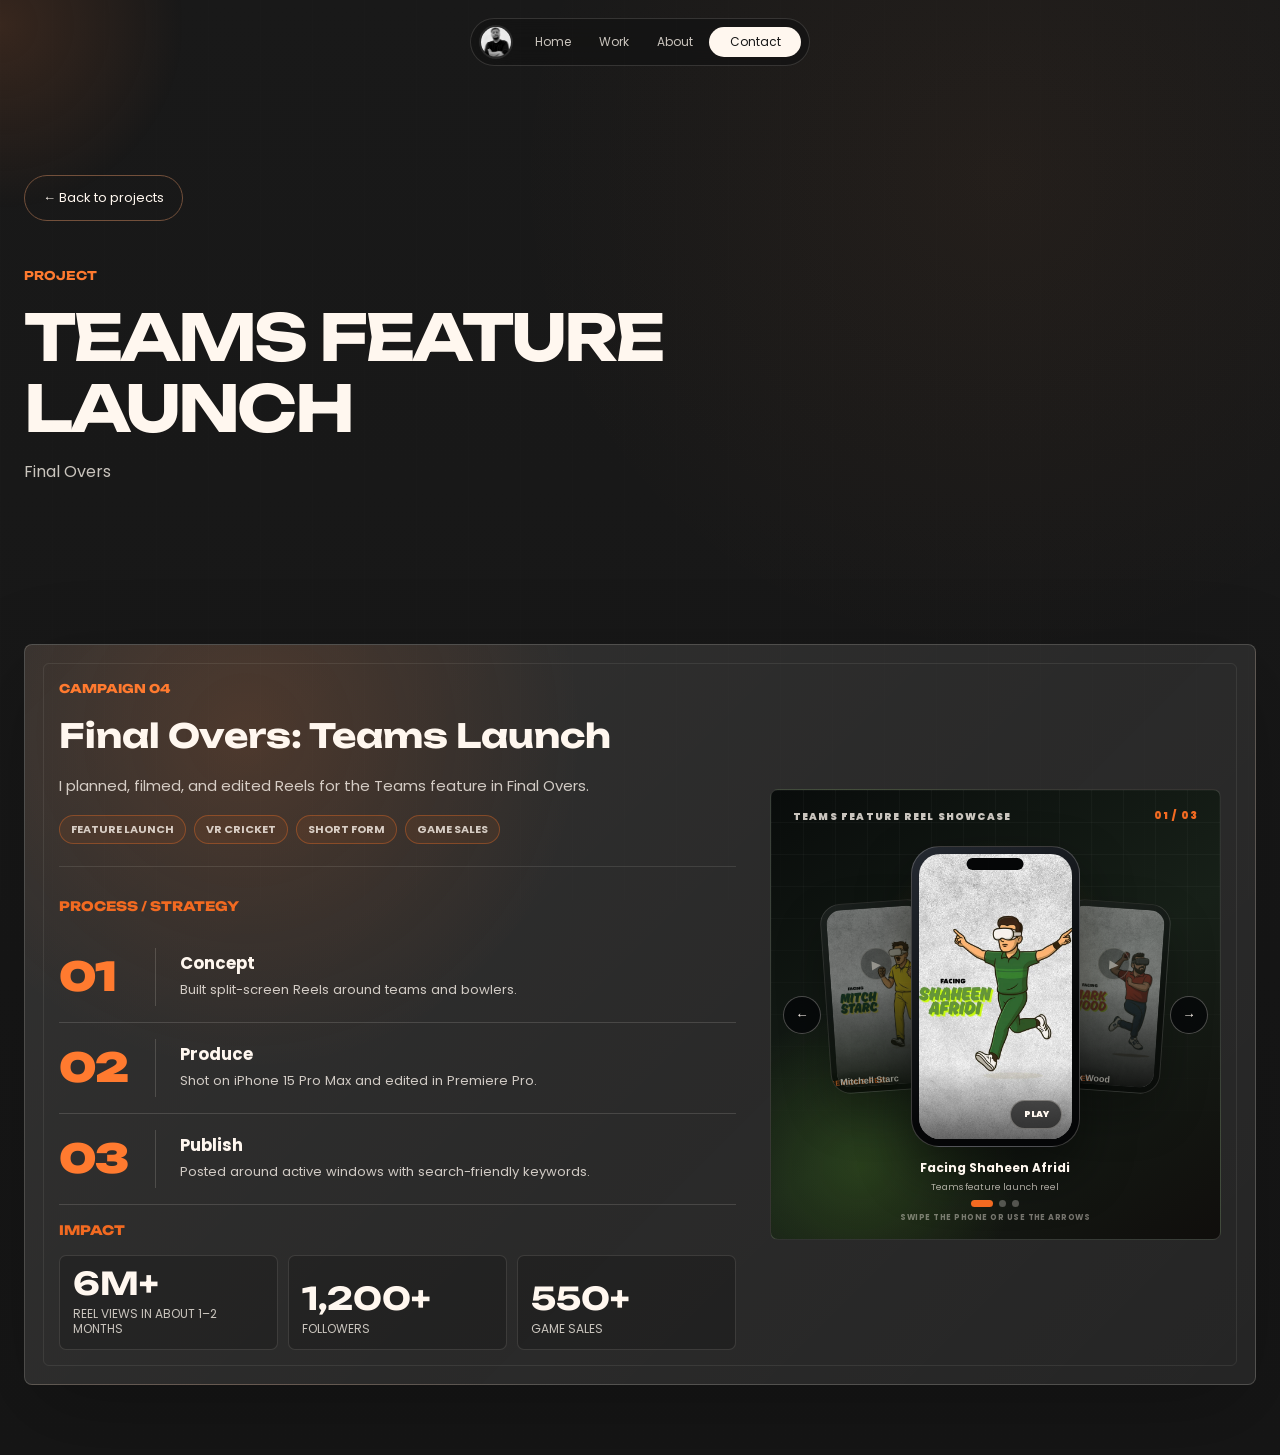
==== project-final-overs.html @ a8704724 "Organize portfolio into focused work categories" ====
<!DOCTYPE html>
<html lang="en">
  <head>
    <meta charset="UTF-8" />
    <meta name="viewport" content="width=device-width, initial-scale=1.0" />
    <title>Teams Feature Launch | Rafiq Azad</title>
    <meta
      name="description"
      content="Portfolio of Rafiq Azad, a creative strategist and creative lead specializing in campaigns, content systems, visual direction, and brand growth."
    />
    <link rel="preconnect" href="https://fonts.googleapis.com" />
    <link rel="preconnect" href="https://fonts.gstatic.com" crossorigin />
    <link href="https://fonts.googleapis.com/css2?family=Dancing+Script:wght@700&family=Poppins:wght@200;300;400;600;700;800&family=Unbounded:wght@400;500;600;700;800&display=swap" rel="stylesheet" />
    <link rel="stylesheet" href="styles.css?v=20261031-flags-aligned" />
    <link rel="stylesheet" href="portfolio-layout.css?v=20261101" />
  </head>
  <body class="portfolio-redesign">
    <svg class="ajrak-filters" aria-hidden="true" focusable="false" width="0" height="0">
      <filter id="ajrak-wave" x="-10%" y="-10%" width="120%" height="120%" color-interpolation-filters="sRGB">
        <feTurbulence type="fractalNoise" baseFrequency="0.006 0.002" numOctaves="1" seed="6" result="ripples" />
        <feOffset in="ripples" dx="0" dy="0" result="moving-ripples">
          <animate attributeName="dx" values="-120;120;-120" dur="9s" repeatCount="indefinite" />
        </feOffset>
        <feDisplacementMap in="SourceGraphic" in2="moving-ripples" scale="34" xChannelSelector="R" yChannelSelector="G" />
      </filter>
    </svg>
    <div class="noise" aria-hidden="true"></div>
    <div class="cursor-glow" aria-hidden="true"></div>

    <header class="site-header">
      <a class="brand-mark avatar-mark" href="index.html" aria-label="Rafiq Azad home">
        <img src="media/001-my-photo.webp" alt="" aria-hidden="true" />
      </a>
      <nav aria-label="Primary navigation"><a href="index.html">Home</a><a href="index.html#work">Work</a><a href="about.html">About</a><a class="nav-contact" href="about.html#contact">Contact</a></nav>
    </header>

    <main>
<section class="collection-intro"><a class="back-link" href="campaigns.html">← Back to projects</a><p class="eyebrow">PROJECT</p><h1>Teams Feature Launch</h1><p>Final Overs</p></section><section class="projects campaign-section project-detail"><div class="campaign-scroll"><article class="campaign-panel reveal">
            <div class="campaign-card">
              <div class="campaign-copy">
                <p class="case-index">Campaign 04</p>
                <h3>Final Overs: Teams Launch</h3>
                <p class="campaign-description">
                  I planned, filmed, and edited Reels for the Teams feature in Final Overs.
                </p>
                <div class="campaign-keywords" aria-label="Campaign keywords">
                  <span>Feature Launch</span>
                  <span>VR Cricket</span>
                  <span>Short Form</span>
                  <span>Game Sales</span>
                </div>
                <div class="campaign-process">
                  <p class="impact-title">Process / Strategy</p>
                  <div class="strategy-timeline">
                    <div class="strategy-step">
                      <span class="step-icon" aria-hidden="true">01</span>
                      <p><strong>Concept</strong><span>Built split-screen Reels around teams and bowlers.</span></p>
                    </div>
                    <div class="strategy-step">
                      <span class="step-icon" aria-hidden="true">02</span>
                      <p><strong>Produce</strong><span>Shot on iPhone 15 Pro Max and edited in Premiere Pro.</span></p>
                    </div>
                    <div class="strategy-step">
                      <span class="step-icon" aria-hidden="true">03</span>
                      <p><strong>Publish</strong><span>Posted around active windows with search-friendly keywords.</span></p>
                    </div>
                  </div>
                </div>
                <div class="campaign-impact">
                  <p class="impact-title">Impact</p>
                  <div class="campaign-metrics">
                    <div><strong>6M+</strong><span>Reel views in about 1–2 months</span></div>
                    <div><strong>1,200+</strong><span>Followers</span></div>
                    <div><strong>550+</strong><span>Game sales</span></div>
                  </div>
                </div>
              </div>
              <div class="campaign-visual mixeal-reel-showcase finalovers-reel-showcase" data-finalovers-carousel aria-label="Interactive Final Overs teams feature reel showcase">
                <div class="mixeal-reel-topline">
                  <p>Teams Feature Reel Showcase</p>
                  <strong data-finalovers-count>01 / 03</strong>
                </div>

                <button class="mixeal-reel-arrow is-prev" type="button" data-finalovers-prev aria-label="Show previous Final Overs reel"><span aria-hidden="true">←</span></button>

                <div class="mixeal-phone-stage">
                  <button class="mixeal-peek-phone finalovers-peek-phone is-prev" type="button" data-finalovers-prev aria-label="Show previous Final Overs reel">
                    <img loading="lazy" decoding="async" data-finalovers-prev-thumb src="media/216-finalovers-thumb-starc.webp?v=20260718-finalovers" alt="" aria-hidden="true" />
                    <span>Previous reel</span>
                    <strong data-finalovers-prev-title>Facing Mitchell Starc</strong>
                  </button>

                  <div class="mixeal-active-phone">
                    <div class="mixeal-phone-speaker" aria-hidden="true"></div>
                    <div class="mixeal-phone-screen">
                      <video data-finalovers-video src="media/211-finalovers-reel-afridi.mp4?v=20260718-finalovers" poster="media/214-finalovers-thumb-afridi.webp?v=20260718-finalovers" muted loop playsinline preload="none" aria-label="Facing Shaheen Afridi Final Overs reel"></video>
                      <div class="mixeal-video-shade" aria-hidden="true"></div>
                      <button class="mixeal-video-toggle" type="button" data-finalovers-toggle aria-label="Pause active Final Overs reel"><span data-finalovers-toggle-label>Pause</span></button>
                    </div>
                  </div>

                  <button class="mixeal-peek-phone finalovers-peek-phone is-next" type="button" data-finalovers-next aria-label="Show next Final Overs reel">
                    <img loading="lazy" decoding="async" data-finalovers-next-thumb src="media/215-finalovers-thumb-wood.webp?v=20260718-finalovers" alt="" aria-hidden="true" />
                    <span>Next reel</span>
                    <strong data-finalovers-next-title>Facing Mark Wood</strong>
                  </button>
                </div>

                <button class="mixeal-reel-arrow is-next" type="button" data-finalovers-next aria-label="Show next Final Overs reel"><span aria-hidden="true">→</span></button>

                <div class="mixeal-reel-meta" aria-live="polite">
                  <strong data-finalovers-title>Facing Shaheen Afridi</strong>
                  <p data-finalovers-subtitle>Teams feature launch reel</p>
                  <div class="mixeal-reel-dots" role="tablist" aria-label="Choose a Final Overs reel">
                    <button class="is-active" type="button" role="tab" aria-selected="true" aria-label="Play Shaheen Afridi reel" data-finalovers-index="0"></button>
                    <button type="button" role="tab" aria-selected="false" aria-label="Play Mark Wood reel" data-finalovers-index="1"></button>
                    <button type="button" role="tab" aria-selected="false" aria-label="Play Mitchell Starc reel" data-finalovers-index="2"></button>
                  </div>
                  <small>Swipe the phone or use the arrows</small>
                </div>
              </div>
            </div>
          </article></div></section>    </main>
    <div class="lightbox" id="image-lightbox" aria-hidden="true">
      <button class="lightbox-close" type="button" aria-label="Close preview">X</button>
      <img src="" alt="" />
    </div>

    <script src="script.js?v=20261101-categories"></script>
  </body>
</html>
---- styles.css ----
:root {
  --bg: #181818;
  --bg-2: #202020;
  --panel: #292929;
  --panel-soft: rgba(255, 255, 255, 0.055);
  --text: #fff7ef;
  --muted: #c9c4bd;
  --soft: #8d8984;
  --orange: #f26a21;
  --orange-2: #ff7a2f;
  --line: rgba(255, 247, 239, 0.14);
  --shadow: 0 30px 90px rgba(0, 0, 0, 0.36);
  --sans: "Unbounded", "Poppins", "Avenir Next", "Inter", "Segoe UI", sans-serif;
  --body: "Poppins", "Avenir Next", "Inter", "Segoe UI", sans-serif;
  --script: "Dancing Script", "Brush Script MT", cursive;
}

* {
  box-sizing: border-box;
}

html {
  scroll-behavior: smooth;
  overflow-x: hidden;
}

body {
  margin: 0;
  background:
    radial-gradient(circle at 78% 12%, rgba(228, 133, 69, 0.055), transparent 30%),
    linear-gradient(180deg, #191919 0%, #161616 100%);
  color: var(--text);
  font-family: var(--body);
  letter-spacing: 0;
  overflow-x: hidden;
}

img {
  display: block;
  max-width: 100%;
}

a {
  color: inherit;
  text-decoration: none;
}

.noise {
  position: fixed;
  inset: 0;
  pointer-events: none;
  z-index: 80;
  opacity: 0.08;
  background-image:
    linear-gradient(90deg, rgba(255, 255, 255, 0.06) 1px, transparent 1px),
    linear-gradient(rgba(255, 255, 255, 0.04) 1px, transparent 1px);
  background-size: 52px 52px;
  mix-blend-mode: overlay;
}

.cursor-glow {
  position: fixed;
  width: 420px;
  height: 420px;
  border-radius: 50%;
  background: radial-gradient(circle, rgba(180, 95, 50, 0.2), transparent 62%);
  pointer-events: none;
  transform: translate(-50%, -50%);
  z-index: 1;
  contain: layout paint;
}

.site-header {
  position: fixed;
  top: 18px;
  left: 50%;
  z-index: 60;
  width: auto;
  display: flex;
  align-items: center;
  justify-content: space-between;
  gap: 10px;
  padding: 6px 8px;
  border: 1px solid var(--line);
  border-radius: 999px;
  background: rgba(18, 18, 18, 0.72);
  backdrop-filter: blur(20px);
  opacity: 1;
  transform: translateX(-50%);
  transition:
    width 320ms ease,
    opacity 220ms ease,
    transform 220ms ease,
    background 220ms ease,
    border-color 220ms ease,
    box-shadow 220ms ease;
}

.site-header:hover,
.site-header:focus-within {
  background: rgba(18, 18, 18, 0.86);
  opacity: 1;
  transform: translateX(-50%) translateY(0);
}

.site-header.is-glass {
  background: rgba(18, 18, 18, 0.34);
  border-color: rgba(255, 247, 239, 0.08);
  box-shadow: 0 18px 60px rgba(0, 0, 0, 0.22);
}

.site-header.is-glass:not(:hover):not(:focus-within) {
  opacity: 0.62;
}

.site-header.is-glass:not(:hover):not(:focus-within) .brand-mark,
.site-header.is-glass:not(:hover):not(:focus-within) nav {
  filter: blur(3px);
  opacity: 0.38;
  transform: scale(0.96);
}

.site-header .brand-mark,
.site-header nav {
  transition: filter 260ms ease, opacity 260ms ease, transform 260ms ease;
}

.brand-mark {
  display: grid;
  width: 34px;
  height: 34px;
  place-items: center;
  border-radius: 50%;
  background: var(--orange);
  color: #1f1d1a;
  font-family: var(--sans);
  font-size: 13px;
  font-weight: 800;
}

.avatar-mark {
  overflow: hidden;
  border: 2px solid rgba(255, 255, 255, 0.1);
  background: #111;
}

.avatar-mark img {
  width: 100%;
  height: 100%;
  object-fit: cover;
  filter: grayscale(1) contrast(1.08);
}

nav {
  display: flex;
  gap: 4px;
}

nav a {
  padding: 9px 12px;
  border-radius: 999px;
  color: var(--muted);
  font-size: 12px;
  line-height: 1;
  text-align: center;
  transition: color 180ms ease, background 180ms ease;
}

nav a:hover {
  background: var(--panel-soft);
  color: var(--text);
}

nav a.nav-contact {
  min-width: 92px;
  background: var(--text);
  color: #171717;
  text-align: center;
}

main {
  position: relative;
  z-index: 2;
}

section {
  width: min(1440px, calc(100% - 48px));
  margin: 0 auto;
  padding: 112px 0;
}

.full-bleed {
  width: 100%;
  max-width: none;
  padding-inline: max(24px, calc((100vw - 1440px) / 2));
  border-block: 1px solid var(--line);
  background: rgba(255, 255, 255, 0.025);
}

.hero {
  height: calc(100vh - 28px);
  min-height: 640px;
  display: grid;
  grid-template-columns: minmax(230px, 0.8fr) minmax(320px, 1.15fr) minmax(220px, 0.8fr);
  grid-template-rows: auto 1fr;
  align-items: end;
  gap: 4px 28px;
  width: min(1440px, calc(100% - 32px));
  margin-top: 14px;
  padding: 78px 52px 34px;
  position: relative;
  overflow: hidden;
  border-radius: 28px;
  background: #f5f4f0;
  color: #121212;
}

.eyebrow {
  margin: 0 0 16px;
  color: var(--orange-2);
  font-family: var(--sans);
  font-size: 12px;
  font-weight: 700;
  letter-spacing: 0;
  text-transform: uppercase;
}

h1,
h2,
h3 {
  margin: 0;
  font-family: var(--sans);
  letter-spacing: 0;
  overflow-wrap: normal;
  word-break: normal;
}

h1 {
  max-width: 840px;
  font-size: clamp(52px, 6.1vw, 86px);
  line-height: 0.86;
  text-transform: uppercase;
}

h2 {
  max-width: 900px;
  font-size: clamp(34px, 4.8vw, 64px);
  line-height: 1;
}

h3 {
  font-size: clamp(26px, 3vw, 44px);
  line-height: 1;
}

p {
  color: var(--muted);
  font-size: 16px;
  line-height: 1.7;
}

.hero-actions,
.contact-links {
  display: flex;
  flex-wrap: wrap;
  gap: 12px;
  margin-top: 34px;
}

.button,
.contact-links a {
  display: inline-flex;
  align-items: center;
  justify-content: center;
  min-height: 48px;
  padding: 0 20px;
  border: 1px solid var(--line);
  border-radius: 999px;
  color: var(--text);
  font-size: 14px;
  font-weight: 700;
  white-space: nowrap;
  transition: transform 180ms ease, background 180ms ease, border-color 180ms ease;
}

.button:hover,
.contact-links a:hover {
  transform: translateY(-2px);
  border-color: rgba(223, 137, 80, 0.65);
  background: rgba(223, 137, 80, 0.08);
}

.button.primary {
  border-color: transparent;
  background: var(--orange);
  color: #171512;
}

.button.compact {
  min-height: 42px;
  padding: 0 16px;
}

.hero-intro {
  grid-column: 1 / -1;
  align-self: start;
  justify-self: center;
  width: 100%;
  text-align: center;
  z-index: 4;
}

.hello-badge {
  display: inline-flex;
  margin: 0 0 10px;
  padding: 0;
  border: 0;
  border-radius: 999px;
  color: var(--orange);
  background: transparent;
  font-family: var(--script);
  font-size: 25px;
  font-style: normal;
  font-weight: 700;
  box-shadow: none;
}

.hero-intro h1 {
  width: 100%;
  max-width: 960px;
  margin-inline: auto;
  color: #111;
  font-size: clamp(42px, 4.55vw, 68px);
  line-height: 0.94;
  text-transform: none;
}

.hero-intro h1 .hero-name {
  color: var(--orange);
}

.role-rotator {
  position: relative;
  display: block;
  width: 100%;
  max-width: none;
  margin-inline: auto;
  height: 1.12em;
  overflow: hidden;
  overflow: clip;
  isolation: isolate;
  color: #111;
  font-size: clamp(34px, 4.55vw, 64px);
  line-height: 1.06;
  vertical-align: bottom;
}

.role-track {
  position: absolute;
  inset: 0;
  display: grid;
  grid-template-rows: repeat(3, 1fr);
  width: 100%;
  height: 300%;
  color: inherit;
  animation: hero-role-track 6s cubic-bezier(0.76, 0, 0.24, 1) infinite;
  will-change: transform;
}

.role-track > span {
  display: flex;
  align-items: center;
  justify-content: center;
  min-width: 0;
  color: inherit;
  white-space: nowrap;
}

@keyframes hero-role-track {
  0%,
  42% {
    transform: translate3d(0, 0, 0);
  }

  50%,
  92% {
    transform: translate3d(0, -33.333333%, 0);
  }

  100% {
    transform: translate3d(0, -66.666667%, 0);
  }
}

.hero-testimonial,
.hero-proof {
  position: relative;
  z-index: 5;
  align-self: center;
}

.hero-testimonial {
  max-width: 310px;
  align-self: end;
  padding-bottom: 54px;
}

.quote-mark {
  display: block;
  height: 24px;
  color: #6d6d6d;
  font-family: Georgia, serif;
  font-size: 46px;
  line-height: 0.7;
}

.hero-testimonial p {
  max-width: 250px;
  min-height: 54px;
  margin: 6px 0 54px;
  color: #5f5f5f;
  font-size: 13px;
  line-height: 1.38;
  transition: opacity 450ms ease, transform 450ms ease;
}

.hero-testimonial p.is-changing {
  opacity: 0;
  transform: translateY(8px);
}

.hero-metric strong,
.hero-proof strong {
  display: block;
  color: #111;
  font-family: var(--sans);
  font-size: clamp(22px, 2.35vw, 34px);
  line-height: 1;
}

.hero-metric span,
.hero-proof span {
  display: block;
  margin-top: 6px;
  color: #3b3b3b;
  font-size: 13px;
  font-weight: 700;
}

.hero-stage {
  position: relative;
  z-index: 3;
  align-self: end;
  justify-self: center;
  width: min(335px, 100%);
  min-height: 335px;
  display: flex;
  align-items: end;
  justify-content: center;
}

.orange-sun {
  position: absolute;
  bottom: -96px;
  left: 50%;
  width: min(420px, 118vw);
  aspect-ratio: 1;
  border-radius: 50%;
  background: var(--orange);
  transform: translateX(-50%);
  z-index: 1;
}

.hero-stage img {
  position: relative;
  z-index: 2;
  width: min(335px, 104%);
  max-height: 360px;
  object-fit: contain;
  object-position: center bottom;
  filter: drop-shadow(0 24px 36px rgba(0, 0, 0, 0.2));
}

.hero-actions-floating {
  position: absolute;
  left: 50%;
  bottom: 26px;
  z-index: 4;
  margin: 0;
  padding: 7px;
  border: 1px solid rgba(18, 18, 18, 0.2);
  border-radius: 999px;
  background: rgba(255, 255, 255, 0.78);
  backdrop-filter: blur(16px);
  transform: translateX(-50%);
  flex-wrap: nowrap;
}

.hero-actions-floating .button {
  min-height: 42px;
  border-color: rgba(18, 18, 18, 0.16);
  color: #171717;
  padding-inline: 18px;
}

.hero-actions-floating .button.primary {
  background: var(--orange);
  color: #fff;
}

.hero-actions-floating .button.ghost {
  background: #fff;
}

.hero-proof {
  justify-self: end;
  width: min(260px, 100%);
  text-align: right;
  align-self: end;
  padding-bottom: 54px;
}

.stars {
  margin-bottom: 12px;
  color: var(--orange);
  font-size: 16px;
}

.hero-proof::after {
  content: "";
  display: block;
  width: 150px;
  height: 3px;
  margin: 18px 0 0 auto;
  background: #111;
}

.hero-bottom-pill {
  position: absolute;
  left: 50%;
  bottom: 18px;
  width: 36px;
  height: 18px;
  border: 2px solid rgba(18, 18, 18, 0.2);
  border-radius: 999px;
  background: var(--orange);
  transform: translateX(-50%);
}

.hero-bottom-pill::before {
  content: "";
  position: absolute;
  top: 50%;
  left: 6px;
  width: 9px;
  height: 9px;
  border-radius: 50%;
  background: #fff;
  transform: translateY(-50%);
}

.section-kicker,
.section-heading {
  margin-bottom: 34px;
}

.section-heading {
  display: grid;
  grid-template-columns: minmax(260px, 0.9fr) minmax(320px, 0.82fr);
  column-gap: clamp(28px, 5vw, 78px);
  row-gap: 8px;
  align-items: start;
}

.section-heading .eyebrow {
  grid-column: 1 / -1;
  margin-bottom: 0;
}

.section-heading h2 {
  font-size: clamp(38px, 5.6vw, 74px);
  line-height: 0.96;
}

.section-description {
  max-width: 680px;
  margin: 8px 0 0;
  color: var(--muted);
  font-size: clamp(14px, 1vw, 17px);
  line-height: 1.68;
}

.logos-section {
  max-width: 100%;
  overflow: hidden;
}

.logo-marquee {
  max-width: 100%;
  overflow: hidden;
  border-block: 0;
  background: transparent;
  contain: paint;
}

.logo-track {
  display: flex;
  width: max-content;
  align-items: center;
  gap: 54px;
  padding: 28px 0;
  animation: marquee 28s linear infinite;
}

.logo-track img {
  width: 116px;
  max-height: 54px;
  object-fit: contain;
  filter: grayscale(1) brightness(1.6) contrast(0.72);
  opacity: 0.76;
}

.about-section {
  padding-top: 86px;
  padding-bottom: 46px;
}

.about-card {
  display: grid;
  grid-template-columns: minmax(260px, 0.45fr) minmax(0, 1fr);
  gap: 40px;
  align-items: center;
  padding: 34px 40px;
  border: 1px solid var(--line);
  border-radius: 8px;
  background:
    radial-gradient(circle at 18% 50%, rgba(242, 106, 33, 0.22), transparent 34%),
    rgba(255, 255, 255, 0.04);
  overflow: hidden;
}

.about-face {
  position: relative;
  width: min(300px, 100%);
  aspect-ratio: 1;
  justify-self: center;
  display: grid;
  place-items: end center;
  border-radius: 50%;
  background:
    linear-gradient(145deg, rgba(255, 255, 255, 0.18), rgba(255, 255, 255, 0.02)),
    var(--orange);
  box-shadow:
    inset -18px -22px 38px rgba(0, 0, 0, 0.22),
    inset 18px 18px 34px rgba(255, 255, 255, 0.16),
    0 34px 90px rgba(0, 0, 0, 0.34);
}

.about-face::before {
  content: "";
  position: absolute;
  inset: 0;
  z-index: 1;
  border-radius: 50%;
  overflow: hidden;
}

.about-face img {
  position: relative;
  z-index: 2;
  width: 68%;
  height: 91%;
  max-height: 91%;
  object-fit: contain;
  object-position: center bottom;
  filter: drop-shadow(0 20px 30px rgba(0, 0, 0, 0.34));
}

.about-face {
  clip-path: circle(50% at 50% 50%);
}

.face-orbit {
  position: absolute;
  inset: -18px;
  border: 1px solid rgba(255, 247, 239, 0.2);
  border-radius: 50%;
  transform: rotate(-8deg);
}

.face-orbit::after {
  content: "";
  position: absolute;
  right: 20%;
  top: 2%;
  width: 18px;
  height: 18px;
  border-radius: 50%;
  background: var(--orange-2);
  box-shadow: 0 0 0 8px rgba(242, 106, 33, 0.14);
}

.about-copy h2 {
  max-width: 640px;
  color: var(--text);
  font-size: clamp(33px, 4.25vw, 64px);
}

.about-copy p:not(.eyebrow) {
  max-width: 760px;
  margin: 16px 0 0;
  color: var(--muted);
  font-size: clamp(14px, 0.95vw, 15px);
  line-height: 1.55;
}

.experience-stack-grid > *,
.campaign-card > *,
.deck-showcase > *,
.split-section > *,
.mini-section {
  min-width: 0;
}

.work-panel,
.mini-section,
blockquote {
  border: 1px solid var(--line);
  border-radius: 8px;
  background: rgba(255, 255, 255, 0.04);
}

.experience-stack-grid {
  display: block;
}

.experience {
  padding-top: 46px;
}

.work-panel {
  position: relative;
  padding: 34px 48px 40px;
  overflow: hidden;
}

.timeline {
  position: relative;
  display: grid;
  gap: 34px;
  z-index: 2;
}

.timeline::before {
  display: none;
}

.timeline-item {
  display: grid;
  grid-template-columns: minmax(180px, 0.72fr) 56px minmax(300px, 1.28fr);
  gap: 0 22px;
  align-items: start;
}

.timeline-company h3,
.timeline-role h3 {
  line-height: 1.1;
}

.timeline-company h3 {
  color: var(--text);
  font-size: clamp(18px, 1.6vw, 23px);
  font-weight: 800;
}

.timeline-role h3 {
  color: var(--orange-2);
  font-size: clamp(20px, 1.95vw, 28px);
  font-weight: 900;
}

.timeline-company span {
  display: block;
  margin-top: 8px;
  color: var(--muted);
  font-size: 13px;
}

.timeline-dot {
  position: relative;
  z-index: 2;
  width: 24px;
  height: 24px;
  margin: 4px auto 0;
  border: 5px solid #2d2d2d;
  border-radius: 50%;
  background: #d9d9d9;
  box-shadow: 0 0 0 1px rgba(255, 255, 255, 0.16);
}

.timeline-dot::before {
  content: "";
  position: absolute;
  left: 50%;
  top: -56px;
  bottom: -92px;
  z-index: -1;
  border-left: 2px dotted rgba(255, 247, 239, 0.26);
  transform: translateX(-50%);
}

.timeline-item:first-child .timeline-dot::before {
  top: 12px;
}

.timeline-item:last-child .timeline-dot::before {
  bottom: 12px;
}

.timeline-dot.active {
  background: var(--orange);
}

.timeline-role p {
  margin: 10px 0 0;
  color: var(--muted);
  font-size: 14px;
  line-height: 1.55;
}

.campaign-section {
  padding-bottom: 0;
}

.campaign-scroll {
  display: grid;
  gap: 0;
}

.campaign-panel {
  display: flex;
  min-height: 142vh;
  align-items: flex-start;
  padding-top: 10vh;
  opacity: 0.3;
  transform: scale(0.965);
  transition: opacity 500ms ease, transform 500ms ease;
}

.campaign-panel.is-active {
  opacity: 1;
  transform: scale(1);
}

.campaign-card {
  position: sticky;
  top: 84px;
  display: grid;
  width: 100%;
  min-height: 0;
  grid-template-columns: minmax(0, 1.08fr) minmax(320px, 0.72fr);
  gap: 34px;
  align-items: center;
  padding: 34px;
  border: 1px solid rgba(255, 247, 239, 0.18);
  border-radius: 8px;
  background:
    radial-gradient(circle at 18% 12%, rgba(255, 114, 35, 0.14), transparent 28%),
    linear-gradient(135deg, rgba(255, 247, 239, 0.08), rgba(255, 255, 255, 0.025)),
    var(--bg-2);
  box-shadow: 0 26px 90px rgba(0, 0, 0, 0.24);
  overflow: hidden;
}

.campaign-card::before {
  content: "";
  position: absolute;
  inset: 18px;
  pointer-events: none;
  border: 1px solid rgba(255, 247, 239, 0.08);
  border-radius: 6px;
}

.campaign-copy {
  position: relative;
  z-index: 1;
  display: flex;
  min-width: 0;
  flex-direction: column;
}

.case-index {
  margin: 0 0 18px;
  color: var(--orange-2);
  font-family: var(--sans);
  font-size: 12px;
  font-weight: 800;
  text-transform: uppercase;
}

.campaign-copy h3 {
  max-width: 820px;
  margin-bottom: 20px;
  color: var(--text);
  font-size: clamp(25px, 2.65vw, 40px);
  line-height: 1;
}

.impact-title {
  margin: 0 0 14px;
  color: var(--orange);
  font-family: var(--sans);
  font-size: 13px;
  font-weight: 800;
  text-transform: uppercase;
}

.campaign-description {
  max-width: 680px;
  margin: 0 0 18px;
  color: rgba(255, 247, 239, 0.78);
  font-size: 15px;
  line-height: 1.55;
}

.campaign-keywords {
  display: flex;
  flex-wrap: wrap;
  gap: 8px;
  margin: 0 0 26px;
  padding-bottom: 22px;
  border-bottom: 1px solid rgba(255, 247, 239, 0.1);
}

.campaign-keywords span {
  padding: 8px 11px;
  border: 1px solid rgba(255, 114, 35, 0.34);
  border-radius: 999px;
  color: rgba(255, 247, 239, 0.78);
  background: rgba(255, 114, 35, 0.08);
  font-size: 11px;
  font-weight: 700;
  line-height: 1;
  text-transform: uppercase;
}

.campaign-process {
  max-width: 700px;
  margin-bottom: 14px;
  padding-top: 2px;
}

.strategy-timeline {
  position: relative;
  display: grid;
  grid-template-columns: repeat(3, minmax(0, 1fr));
  gap: 16px;
}

.strategy-timeline::before {
  content: "";
  position: absolute;
  top: 19px;
  left: 33px;
  width: calc(((100% - 32px) / 3) * 2 + 32px);
  height: 1px;
  background: rgba(255, 114, 35, 0.72);
}

.strategy-step {
  position: relative;
  display: grid;
  gap: 18px;
  align-content: start;
  min-height: 148px;
  padding: 0 14px 16px;
  border: 1px solid rgba(255, 247, 239, 0.11);
  border-radius: 7px;
  background: rgba(0, 0, 0, 0.13);
}

.step-icon {
  position: relative;
  z-index: 1;
  display: grid;
  width: 38px;
  height: 38px;
  place-items: center;
  margin-top: -1px;
  border: 1px solid rgba(255, 247, 239, 0.18);
  border-radius: 50%;
  color: #fff7ef;
  background: var(--orange);
  box-shadow: 0 0 0 7px rgba(255, 114, 35, 0.13);
  font-family: var(--sans);
  font-size: 11px;
  font-weight: 900;
}

.strategy-step p {

  margin: 8px 0 0;
  color: rgba(255, 247, 239, 0.68);
  font-size: 12px;
  line-height: 1.45;
}

.strategy-step strong,
.strategy-step span:not(.step-icon) {
  display: block;
}

.strategy-step strong {
  margin-bottom: 6px;
  color: var(--text);
  font-size: 14px;
  line-height: 1.1;
}

.campaign-impact {
  margin-top: 0;
}

.campaign-metrics {
  display: grid;
  grid-template-columns: repeat(3, minmax(0, 1fr));
  gap: 10px;
  max-width: 720px;
}

.campaign-metrics div {
  display: flex;
  min-height: 86px;
  flex-direction: column;
  justify-content: flex-end;
  padding: 13px;
  border: 1px solid rgba(255, 247, 239, 0.12);
  border-radius: 7px;
  background: rgba(0, 0, 0, 0.18);
}

.campaign-metrics strong {
  color: var(--text);
  font-family: var(--sans);
  font-size: clamp(24px, 2.45vw, 36px);
  line-height: 0.95;
}

.campaign-metrics span {
  margin-top: 8px;
  color: var(--muted);
  font-size: 12px;
  line-height: 1.25;
  text-transform: uppercase;
}

.campaign-visual {
  position: relative;
  z-index: 1;
  display: grid;
  place-items: center;
  align-self: center;
  aspect-ratio: 1;
  max-height: calc(100vh - 160px);
  min-height: 0;
  overflow: hidden;
  border: 1px solid rgba(255, 247, 239, 0.16);
  border-radius: 8px;
  background:
    linear-gradient(135deg, rgba(255, 247, 239, 0.92), rgba(244, 238, 231, 0.82)),
    rgba(255, 255, 255, 0.92);
}

.campaign-visual span {
  position: absolute;
  top: 16px;
  right: 18px;
  z-index: 2;
  color: rgba(19, 19, 18, 0.12);
  font-family: var(--sans);
  font-size: clamp(54px, 8vw, 96px);
  font-weight: 900;
  line-height: 1;
}

.campaign-visual img {
  width: 100%;
  height: 100%;
  object-fit: cover;
  transition: transform 700ms ease, filter 700ms ease;
}

.campaign-visual-logo img {
  width: 64%;
  height: 64%;
  object-fit: contain;
  filter: drop-shadow(0 26px 36px rgba(0, 0, 0, 0.18));
}

.campaign-card:hover .campaign-visual img {
  transform: scale(1.045);
}

.campaign-evidence-board {
  display: block;
  isolation: isolate;
  background:
    radial-gradient(circle at 68% 24%, rgba(23, 104, 187, 0.26), transparent 30%),
    radial-gradient(circle at 18% 80%, rgba(255, 114, 35, 0.18), transparent 32%),
    linear-gradient(145deg, #111315, #252525);
}

.campaign-evidence-board::after {
  content: "";
  position: absolute;
  inset: 0;
  z-index: 0;
  background:
    linear-gradient(rgba(255, 255, 255, 0.04) 1px, transparent 1px),
    linear-gradient(90deg, rgba(255, 255, 255, 0.035) 1px, transparent 1px);
  background-size: 34px 34px;
  opacity: 0.34;
  pointer-events: none;
}

.evidence-card {
  position: absolute;
  z-index: 1;
  appearance: none;
  overflow: hidden;
  padding: 0;
  border: 1px solid rgba(255, 247, 239, 0.17);
  border-radius: 8px;
  color: inherit;
  font: inherit;
  background: rgba(255, 255, 255, 0.08);
  box-shadow: 0 22px 46px rgba(0, 0, 0, 0.34);
  cursor: zoom-in;
  transition: transform 360ms ease, box-shadow 360ms ease, border-color 360ms ease;
}

.evidence-card img {
  display: block;
  width: 100%;
  height: 100%;
  object-fit: cover;
}

.campaign-card:hover .campaign-evidence-board img {
  transform: none;
}

.evidence-card:hover,
.evidence-card:focus-visible {
  z-index: 5;
  border-color: rgba(255, 114, 35, 0.58);
  box-shadow: 0 28px 70px rgba(0, 0, 0, 0.46);
  transform: scale(1.08);
}

.colonial-website-center {
  z-index: 3;
  left: 24%;
  top: 30%;
  width: 52%;
  height: 40%;
  border-color: rgba(255, 247, 239, 0.34);
  box-shadow: 0 28px 62px rgba(0, 0, 0, 0.48);
}

.colonial-website-center img {
  object-fit: cover;
  object-position: top center;
}

.colonial-calendar-corner {
  left: 4%;
  top: 5%;
  width: 40%;
  height: 30%;
}

.colonial-calendar-corner img {
  object-fit: cover;
  object-position: 58% center;
}

.colonial-email-corner {
  right: 4%;
  top: 5%;
  width: 40%;
  height: 30%;
  background: #17191c;
}

.colonial-email-corner img {
  object-fit: cover;
  object-position: center 42%;
}

.colonial-deck-corner {
  left: 4%;
  bottom: 5%;
  width: 40%;
  height: 30%;
  background: #ffffff;
}

.colonial-deck-corner img {
  object-fit: contain;
  object-position: center;
}

.colonial-analytics-corner {
  right: 4%;
  bottom: 5%;
  width: 40%;
  height: 30%;
  background: #17191c;
}

.colonial-analytics-corner img {
  object-fit: cover;
  object-position: center;
}

.evidence-chip {
  position: absolute;
  left: 18px;
  bottom: 18px;
  z-index: 3;
  margin: 0;
  padding: 9px 12px;
  border: 1px solid rgba(255, 114, 35, 0.38);
  border-radius: 999px;
  color: rgba(255, 247, 239, 0.9);
  background: rgba(0, 0, 0, 0.46);
  backdrop-filter: blur(10px);
  font-size: 11px;
  font-weight: 800;
  text-transform: uppercase;
}

.mixeal-reel-showcase {
  isolation: isolate;
  display: block;
  padding: 56px 48px 92px;
  color: #fff7ef;
  background:
    radial-gradient(circle at 50% 38%, rgba(75, 139, 255, 0.34), transparent 34%),
    radial-gradient(circle at 20% 84%, rgba(255, 114, 35, 0.24), transparent 30%),
    linear-gradient(145deg, #0b0d12, #171b24 54%, #111012);
}

.mixeal-reel-showcase::before {
  content: "";
  position: absolute;
  inset: 0;
  z-index: 0;
  background:
    linear-gradient(rgba(255, 255, 255, 0.035) 1px, transparent 1px),
    linear-gradient(90deg, rgba(255, 255, 255, 0.03) 1px, transparent 1px);
  background-size: 32px 32px;
  mask-image: linear-gradient(to bottom, black, transparent 88%);
  pointer-events: none;
}

.mixeal-reel-showcase span {
  position: static;
  color: inherit;
  font: inherit;
  line-height: inherit;
}

.mixeal-reel-topline {
  position: absolute;
  top: 18px;
  right: 22px;
  left: 22px;
  z-index: 6;
  display: flex;
  justify-content: space-between;
  align-items: center;
  gap: 14px;
}

.mixeal-reel-topline p,
.mixeal-reel-topline strong {
  margin: 0;
  color: rgba(255, 247, 239, 0.78);
  font-size: 10px;
  font-weight: 850;
  letter-spacing: 0.12em;
  text-transform: uppercase;
}

.mixeal-reel-topline strong { color: var(--orange); }

.mixeal-phone-stage {
  position: relative;
  z-index: 2;
  display: grid;
  width: 100%;
  height: 100%;
  place-items: center;
}

.mixeal-active-phone,
.mixeal-peek-phone {
  aspect-ratio: 9 / 16;
  border: 1px solid rgba(255, 247, 239, 0.22);
  box-shadow: 0 24px 54px rgba(0, 0, 0, 0.48);
}

.mixeal-active-phone {
  position: relative;
  z-index: 3;
  height: 100%;
  overflow: hidden;
  padding: 7px;
  border-radius: 28px;
  background: linear-gradient(145deg, #252a32, #050607 68%);
  transition: transform 360ms ease, opacity 260ms ease;
}

.mixeal-phone-speaker {
  position: absolute;
  top: 11px;
  left: 50%;
  z-index: 5;
  width: 34%;
  height: 12px;
  border-radius: 999px;
  background: #050607;
  transform: translateX(-50%);
  box-shadow: 0 1px 0 rgba(255, 255, 255, 0.12);
}

.mixeal-phone-screen {
  position: relative;
  width: 100%;
  height: 100%;
  overflow: hidden;
  border-radius: 21px;
  background: radial-gradient(circle at 45% 20%, rgba(75, 139, 255, 0.52), transparent 38%), linear-gradient(160deg, #151a22, #08090c);
}

.mixeal-phone-screen video {
  display: block;
  width: 100%;
  height: 100%;
  object-fit: cover;
  background: #08090c;
}

.mixeal-video-shade {
  position: absolute;
  inset: auto 0 0;
  height: 26%;
  background: linear-gradient(transparent, rgba(0, 0, 0, 0.58));
  pointer-events: none;
}

.mixeal-video-toggle {
  position: absolute;
  right: 10px;
  bottom: 10px;
  z-index: 4;
  min-width: 52px;
  padding: 7px 9px;
  border: 1px solid rgba(255, 247, 239, 0.3);
  border-radius: 999px;
  color: #fff7ef;
  background: rgba(0, 0, 0, 0.58);
  backdrop-filter: blur(8px);
  font: inherit;
  font-size: 9px;
  font-weight: 850;
  text-transform: uppercase;
  cursor: pointer;
}

.mixeal-peek-phone {
  position: absolute;
  top: 15%;
  z-index: 1;
  display: flex;
  height: 70%;
  flex-direction: column;
  justify-content: flex-end;
  gap: 5px;
  overflow: hidden;
  padding: 16px 11px;
  border-radius: 22px;
  color: rgba(255, 247, 239, 0.9);
  background:
    linear-gradient(180deg, transparent 34%, rgba(0, 0, 0, 0.82)),
    radial-gradient(circle at 50% 22%, rgba(75, 139, 255, 0.72), transparent 42%),
    linear-gradient(145deg, #262d3c, #0a0b0f);
  opacity: 0.62;
  cursor: pointer;
  transition: opacity 240ms ease, transform 320ms ease, border-color 240ms ease;
}

.mixeal-peek-phone::before {
  content: "▶";
  position: absolute;
  top: 24%;
  left: 50%;
  display: grid;
  width: 34px;
  height: 34px;
  place-items: center;
  border: 1px solid rgba(255, 247, 239, 0.32);
  border-radius: 50%;
  background: rgba(0, 0, 0, 0.34);
  transform: translateX(-50%);
}

.mixeal-peek-phone.is-prev { left: 3%; transform: translateX(-8%) scale(0.9) rotate(-4deg); }
.mixeal-peek-phone.is-next { right: 3%; transform: translateX(8%) scale(0.9) rotate(4deg); }

.mixeal-peek-phone:hover,
.mixeal-peek-phone:focus-visible {
  z-index: 4;
  border-color: rgba(255, 114, 35, 0.68);
  opacity: 0.94;
}

.mixeal-peek-phone.is-prev:hover,
.mixeal-peek-phone.is-prev:focus-visible { transform: translateX(-3%) scale(0.95) rotate(-2deg); }
.mixeal-peek-phone.is-next:hover,
.mixeal-peek-phone.is-next:focus-visible { transform: translateX(3%) scale(0.95) rotate(2deg); }

.mixeal-peek-phone span,
.mixeal-peek-phone strong {
  position: relative;
  z-index: 2;
  display: block;
  text-align: left;
}

.mixeal-peek-phone span {
  color: var(--orange);
  font-size: 8px;
  font-weight: 850;
  letter-spacing: 0.08em;
  text-transform: uppercase;
}

.mixeal-peek-phone strong { font-size: 10px; line-height: 1.15; }

.mixeal-reel-arrow {
  position: absolute;
  top: 50%;
  z-index: 7;
  display: grid;
  width: 38px;
  height: 38px;
  place-items: center;
  border: 1px solid rgba(255, 247, 239, 0.28);
  border-radius: 50%;
  color: #fff7ef;
  background: rgba(4, 5, 8, 0.72);
  backdrop-filter: blur(10px);
  cursor: pointer;
  transform: translateY(-50%);
  transition: border-color 220ms ease, background 220ms ease, transform 220ms ease;
}

.mixeal-reel-arrow.is-prev { left: 12px; }
.mixeal-reel-arrow.is-next { right: 12px; }

.mixeal-reel-arrow:hover,
.mixeal-reel-arrow:focus-visible {
  border-color: var(--orange);
  background: rgba(255, 114, 35, 0.22);
  transform: translateY(-50%) scale(1.08);
}

.mixeal-reel-meta {
  position: absolute;
  right: 18px;
  bottom: 15px;
  left: 18px;
  z-index: 6;
  display: grid;
  justify-items: center;
  gap: 5px;
  text-align: center;
}

.mixeal-reel-meta > strong {
  max-width: 88%;
  overflow: hidden;
  color: #fff7ef;
  font-size: 12px;
  line-height: 1.15;
  text-overflow: ellipsis;
  white-space: nowrap;
}

.mixeal-reel-meta p,
.mixeal-reel-meta small { margin: 0; }

.mixeal-reel-meta p {
  max-width: 88%;
  overflow: hidden;
  color: rgba(255, 247, 239, 0.66);
  font-size: 9px;
  text-overflow: ellipsis;
  white-space: nowrap;
}

.mixeal-reel-meta small {
  color: rgba(255, 247, 239, 0.42);
  font-size: 8px;
  font-weight: 700;
  letter-spacing: 0.06em;
  text-transform: uppercase;
}

.mixeal-reel-dots { display: flex; align-items: center; gap: 6px; }

.mixeal-reel-dots button {
  width: 7px;
  height: 7px;
  padding: 0;
  border: 0;
  border-radius: 999px;
  background: rgba(255, 247, 239, 0.28);
  cursor: pointer;
  transition: width 220ms ease, background 220ms ease;
}

.mixeal-reel-dots button.is-active { width: 22px; background: var(--orange); }

.mixeal-reel-showcase.is-changing .mixeal-active-phone {
  opacity: 0.42;
  transform: translateY(10px) scale(0.95);
}

@media (max-width: 680px) {
  .mixeal-reel-showcase { padding: 52px 42px 104px; }
  .mixeal-peek-phone { display: none; }
  .mixeal-active-phone { height: 100%; max-height: 360px; }
  .mixeal-reel-arrow.is-prev { left: 8px; }
  .mixeal-reel-arrow.is-next { right: 8px; }
  .mixeal-reel-meta > strong,
  .mixeal-reel-meta p { max-width: 96%; }
}

.final-root-post img {
  object-fit: contain;
  background:
    radial-gradient(circle at 50% 45%, rgba(255, 255, 255, 0.08), transparent 40%),
    #f1eeee;
}

.deck-showcase {
  --deck-glow: rgba(255, 114, 35, 0.2);
  position: relative;
  display: grid;
  grid-template-columns: 64px minmax(0, 1fr) 64px;
  gap: 18px;
  align-items: center;
  min-height: 680px;
  padding: 58px 30px 30px;
  border: 1px solid var(--line);
  border-radius: 8px;
  background:
    radial-gradient(circle at 50% 36%, var(--deck-glow), transparent 34%),
    linear-gradient(135deg, rgba(255, 247, 239, 0.06), rgba(255, 255, 255, 0.015)),
    var(--bg-2);
  overflow: hidden;
  transition: background 420ms ease;
}

.deck-view {
  display: grid;
  min-width: 0;
  gap: 30px;
  align-self: stretch;
  align-content: center;
}

.deck-brand {
  display: flex;
  justify-content: center;
  align-items: center;
  gap: 16px;
  text-align: left;
}

.deck-brand h3 {
  margin: 0;
  color: var(--text);
  font-size: clamp(28px, 3.2vw, 48px);
  line-height: 1;
}

.deck-logo {
  display: grid;
  width: 82px;
  height: 82px;
  place-items: center;
  padding: 14px;
  border: 1px solid rgba(255, 247, 239, 0.16);
  border-radius: 50%;
  color: #111110;
  background: rgba(255, 247, 239, 0.92);
  font-size: 22px;
  font-weight: 950;
  box-shadow: 0 18px 55px rgba(0, 0, 0, 0.24);
}

.deck-logo img {
  width: 100%;
  height: 100%;
  object-fit: contain;
}

.deck-nav {
  align-self: center;
  z-index: 8;
  display: grid;
  width: 58px;
  height: 58px;
  place-items: center;
  border: 1px solid rgba(255, 247, 239, 0.18);
  border-radius: 50%;
  color: var(--text);
  background: rgba(10, 10, 10, 0.64);
  font: inherit;
  font-size: 40px;
  line-height: 1;
  cursor: pointer;
  transition: transform 180ms ease, border-color 180ms ease, background 180ms ease;
}

.deck-nav:hover {
  border-color: rgba(255, 114, 35, 0.72);
  background: rgba(255, 114, 35, 0.18);
  transform: scale(1.06);
}

.deck-switcher {
  display: flex;
  flex-wrap: nowrap;
  justify-content: flex-start;
  max-width: min(100%, 760px);
  overflow-x: auto;
  overflow-y: hidden;
  padding: 0 4px 8px;
  gap: 9px;
  scrollbar-width: none;
}

.deck-switcher::-webkit-scrollbar {
  display: none;
}

.deck-switcher button {
  flex: 0 0 auto;
  min-height: 38px;
  padding: 0 14px;
  border: 1px solid rgba(255, 114, 35, 0.34);
  border-radius: 999px;
  color: rgba(255, 247, 239, 0.62);
  background: rgba(255, 114, 35, 0.08);
  font-size: 11px;
  font-weight: 900;
  text-transform: uppercase;
  cursor: pointer;
  transition: color 180ms ease, background 180ms ease, border-color 180ms ease, transform 180ms ease;
}

.deck-switcher button:hover,
.deck-switcher button.is-active {
  border-color: rgba(255, 114, 35, 0.84);
  color: #111110;
  background: var(--orange);
  transform: translateY(-2px);
}

.deck-rail {
  position: relative;
  display: grid;
  min-height: 410px;
  grid-template-columns: repeat(12, 1fr);
  align-items: center;
  overflow: visible;
  padding: 34px 42px 54px;
  isolation: isolate;
  cursor: grab;
  touch-action: pan-y;
  user-select: none;
}

.deck-rail::before {
  content: "";
  position: absolute;
  inset: 12% 6%;
  border-radius: 50%;
  background: radial-gradient(circle, rgba(255, 114, 35, 0.2), transparent 62%);
  filter: blur(18px);
  z-index: -1;
}

.deck-slide,
.deck-thumb {
  border: 0;
  padding: 0;
  color: inherit;
  font: inherit;
  cursor: zoom-in;
}

.deck-slide {
  background: transparent;
  transition: opacity 260ms ease, filter 300ms ease;
}

.deck-slide img {
  width: 100%;
  display: block;
  border: 1px solid var(--line);
  border-radius: 8px;
  box-shadow: var(--shadow);
  transform-origin: center;
  transition: transform 320ms cubic-bezier(0.2, 0.8, 0.2, 1), border-color 220ms ease, box-shadow 320ms ease;
}

.deck-slide:nth-child(1) {
  grid-column: 2 / 7;
  grid-row: 1;
  transform: rotate(-5deg) translateY(30px);
  z-index: 4;
}

.deck-slide:nth-child(2) {
  grid-column: 5 / 10;
  grid-row: 1;
  transform: rotate(1deg) translateY(-26px) scale(1.07);
  z-index: 5;
}

.deck-slide:nth-child(3) {
  grid-column: 8 / 12;
  grid-row: 1;
  transform: rotate(6deg) translateY(34px);
  z-index: 3;
}

.deck-slide:hover {
  z-index: 8;
}

.deck-slide:hover img {
  border-color: rgba(255, 114, 35, 0.7);
  box-shadow: 0 34px 95px rgba(0, 0, 0, 0.52), 0 0 0 1px rgba(255, 114, 35, 0.18);
  transform: scale(1.16);
}

.deck-strip-wrap {
  display: grid;
  gap: 26px;
  min-width: 0;
}

.deck-strip {
  display: grid;
  grid-auto-flow: column;
  grid-auto-columns: clamp(140px, 11vw, 178px);
  gap: 12px;
  overflow-x: auto;
  overflow-y: hidden;
  padding: 4px 4px 14px;
  scroll-snap-type: x proximity;
  scrollbar-color: rgba(255, 114, 35, 0.78) rgba(255, 247, 239, 0.08);
  scrollbar-width: thin;
}

.deck-strip::-webkit-scrollbar {
  height: 8px;
}

.deck-strip::-webkit-scrollbar-track {
  border-radius: 999px;
  background: rgba(255, 247, 239, 0.08);
}

.deck-strip::-webkit-scrollbar-thumb {
  border-radius: 999px;
  background: rgba(255, 114, 35, 0.78);
}

.deck-thumb {
  display: grid;
  min-height: 104px;
  place-items: center;
  padding: 8px;
  border: 1px solid rgba(255, 247, 239, 0.14);
  border-radius: 8px;
  background: rgba(0, 0, 0, 0.16);
  scroll-snap-align: start;
  overflow: visible;
  transition: border-color 180ms ease, opacity 180ms ease, box-shadow 220ms ease;
}

.deck-thumb img {
  width: 100%;
  height: 100%;
  max-height: 118px;
  object-fit: contain;
  border-radius: 5px;
  transform-origin: center;
  transition: transform 260ms cubic-bezier(0.2, 0.8, 0.2, 1);
}

.deck-thumb:hover {
  border-color: rgba(255, 114, 35, 0.58);
  box-shadow: 0 18px 42px rgba(0, 0, 0, 0.32);
  z-index: 3;
}

.deck-thumb:hover img {
  transform: scale(1.13);
}

.deck-more {
  justify-self: center;
  min-height: 44px;
  padding: 0 18px;
  border: 1px solid rgba(255, 247, 239, 0.18);
  border-radius: 999px;
  color: var(--text);
  background: rgba(0, 0, 0, 0.18);
  font: inherit;
  font-size: 13px;
  font-weight: 900;
  cursor: pointer;
  transition: transform 180ms ease, background 180ms ease, border-color 180ms ease;
}

.deck-more:hover {
  border-color: rgba(255, 114, 35, 0.68);
  background: rgba(255, 114, 35, 0.16);
  transform: translateY(-2px);
}

.deck-actions {
  display: grid;
  justify-items: center;
  gap: 18px;
}

.deck-showcase.is-changing .deck-rail,
.deck-showcase.is-changing .deck-brand,
.deck-showcase.is-changing .deck-strip {
  opacity: 0;
  transform: translateY(12px) scale(0.985);
}

.deck-rail,
.deck-brand,
.deck-strip {
  transition: opacity 300ms ease, transform 300ms ease;
}

.social-campaigns {
  display: grid;
  gap: 58px;
}

.social-case {
  display: grid;
  grid-template-columns: minmax(260px, 0.42fr) minmax(0, 1fr);
  gap: 28px;
  align-items: center;
  padding: 28px;
  border: 1px solid var(--line);
  border-radius: 8px;
  background:
    radial-gradient(circle at 16% 16%, rgba(255, 114, 35, 0.16), transparent 24%),
    linear-gradient(135deg, rgba(255, 247, 239, 0.06), rgba(255, 255, 255, 0.02)),
    var(--bg-2);
  overflow: hidden;
}

.social-case-copy {
  position: relative;
  z-index: 2;
}

.brand-tile {
  display: grid;
  width: 116px;
  height: 86px;
  place-items: center;
  margin-bottom: 26px;
  padding: 18px;
  border: 1px solid rgba(255, 247, 239, 0.16);
  border-radius: 8px;
  background: rgba(255, 247, 239, 0.92);
}

.brand-tile img {
  max-width: 100%;
  max-height: 100%;
  object-fit: contain;
}

.social-case-copy h3 {
  max-width: 520px;
  margin-bottom: 14px;
  color: var(--text);
  font-size: clamp(30px, 3.15vw, 46px);
  line-height: 1.02;
}

.social-case-copy p:not(.case-index) {
  max-width: 460px;
  margin: 0;
  color: var(--muted);
  font-size: 14px;
  line-height: 1.55;
}

.social-tags {
  display: flex;
  flex-wrap: wrap;
  gap: 8px;
  margin-top: 18px;
}

.social-tags span {
  padding: 8px 11px;
  border: 1px solid rgba(255, 114, 35, 0.32);
  border-radius: 999px;
  color: rgba(255, 247, 239, 0.76);
  background: rgba(255, 114, 35, 0.08);
  font-size: 11px;
  font-weight: 800;
  text-transform: uppercase;
}

.campaign-stage {
  position: relative;
  min-height: 560px;
  perspective: 1200px;
}

.showcase-post,
.design-board button {
  border: 0;
  padding: 0;
  color: inherit;
  font: inherit;
  cursor: zoom-in;
}

.showcase-post {
  position: absolute;
  display: grid;
  place-items: center;
  border: 1px solid rgba(255, 247, 239, 0.16);
  border-radius: 8px;
  background:
    linear-gradient(145deg, rgba(255, 247, 239, 0.1), rgba(255, 255, 255, 0.025)),
    rgba(0, 0, 0, 0.24);
  box-shadow: 0 26px 70px rgba(0, 0, 0, 0.3);
  overflow: hidden;
  transition: transform 500ms ease, border-color 180ms ease, z-index 180ms ease;
}

.showcase-post img,
.design-board img {
  display: block;
  width: 100%;
  height: 100%;
  object-fit: contain;
}

.hero-post {
  top: 54px;
  left: 12%;
  width: 42%;
  aspect-ratio: 4 / 5;
  padding: 12px;
  transform: rotate(-3deg) translateZ(50px);
  z-index: 4;
}

.side-post.one {
  top: 100px;
  left: 40%;
  width: 32%;
  aspect-ratio: 4 / 5;
  padding: 10px;
  transform: rotate(5deg) translateZ(20px);

  z-index: 3;
}

.side-post.two {
  right: 2%;
  bottom: 78px;
  width: 30%;
  aspect-ratio: 1;
  padding: 10px;
  transform: rotate(-7deg);
  z-index: 2;
}

.showcase-post:hover {
  border-color: rgba(255, 114, 35, 0.64);
  transform: scale(1.06) rotate(0deg) translateZ(80px);
  z-index: 8;
}

.phone-profile {
  position: absolute;
  top: 34px;
  right: 0;
  display: grid;
  width: 250px;
  min-height: 470px;
  align-content: start;
  padding: 38px 14px 16px;
  border: 1px solid rgba(255, 247, 239, 0.16);
  border-radius: 30px;
  background: #10100f;
  box-shadow: 0 28px 80px rgba(0, 0, 0, 0.38);
  transform: rotate(7deg);
  overflow: hidden;
  z-index: 1;
}

.profile-head {
  display: flex;
  align-items: center;
  gap: 10px;
  margin-bottom: 16px;
  color: var(--text);
  font-size: 12px;
}

.profile-head img {
  width: 42px;
  height: 42px;
  padding: 8px;
  border-radius: 50%;
  background: rgba(255, 247, 239, 0.92);
  object-fit: contain;
}

.profile-grid {
  display: grid;
  grid-template-columns: repeat(2, 1fr);
  gap: 6px;
}

.profile-grid img {
  width: 100%;
  aspect-ratio: 1;
  border-radius: 5px;
  object-fit: cover;
}

.design-board {
  grid-column: 1 / -1;
  display: grid;
  grid-auto-flow: column;
  grid-auto-columns: clamp(180px, 13vw, 230px);
  grid-template-columns: none;
  gap: 12px;
  padding: 8px 4px 14px;
  overflow-x: auto;
  overflow-y: hidden;
  overscroll-behavior-inline: contain;
  scroll-padding-inline: 4px;
  scroll-snap-type: x proximity;
  scrollbar-color: rgba(255, 114, 35, 0.78) rgba(255, 247, 239, 0.08);
  scrollbar-width: thin;
}

.design-board::-webkit-scrollbar {
  height: 8px;
}

.design-board::-webkit-scrollbar-track {
  border-radius: 999px;
  background: rgba(255, 247, 239, 0.08);
}

.design-board::-webkit-scrollbar-thumb {
  border-radius: 999px;
  background: rgba(255, 114, 35, 0.78);
}

.design-board button {
  display: grid;
  min-height: 220px;
  place-items: center;
  padding: 10px;
  border: 1px solid rgba(255, 247, 239, 0.14);
  border-radius: 8px;
  background: rgba(0, 0, 0, 0.16);
  scroll-snap-align: start;
  transition: transform 320ms ease, border-color 180ms ease;
}

.design-board button:hover {
  border-color: rgba(255, 114, 35, 0.58);
  transform: translateY(-5px);
}

.lightbox {
  position: fixed;
  inset: 0;
  z-index: 200;
  display: none;
  place-items: center;
  padding: 34px;
  background: rgba(6, 6, 6, 0.86);
  backdrop-filter: blur(12px);
}

.lightbox.is-open {
  display: grid;
}

.lightbox img {
  max-width: min(92vw, 1200px);
  max-height: 88vh;
  border: 1px solid rgba(255, 247, 239, 0.2);
  border-radius: 8px;
  object-fit: contain;
  background: #111;
  box-shadow: 0 30px 100px rgba(0, 0, 0, 0.55);
}

.lightbox-close {
  position: fixed;
  top: 22px;
  right: 24px;
  display: grid;
  width: 42px;
  height: 42px;
  place-items: center;
  border: 1px solid rgba(255, 247, 239, 0.28);
  border-radius: 50%;
  color: var(--text);
  background: rgba(255, 255, 255, 0.08);
  cursor: pointer;
}

.screen-frame,
.thumb-frame,
.desktop-mockup,
.phone-mockup,
.mobile-ui-frame {
  position: relative;
  margin: 0;
  border: 1px solid rgba(255, 247, 239, 0.14);
  border-radius: 8px;
  background:
    linear-gradient(145deg, rgba(255, 247, 239, 0.1), rgba(255, 255, 255, 0.025)),
    rgba(0, 0, 0, 0.18);
  box-shadow: 0 24px 70px rgba(0, 0, 0, 0.26);
  overflow: hidden;
  transition: transform 450ms ease, border-color 180ms ease;
}

.poster-frame:hover,
.screen-frame:hover,
.thumb-frame:hover,
.desktop-mockup:hover,
.phone-mockup:hover,
.mobile-ui-frame:hover {
  border-color: rgba(255, 114, 35, 0.58);
  transform: translateY(-5px);
}

.poster-frame {
  display: grid;
  place-items: center;
  padding: 12px;
}

.poster-portrait {
  aspect-ratio: 4 / 5;
}

.poster-landscape {
  aspect-ratio: 5 / 4;
}

.poster-square {
  aspect-ratio: 1;
}

.poster-frame img,
.screen-frame img,
.thumb-frame img,
.desktop-mockup img,
.phone-mockup img,
.mobile-ui-frame img {
  display: block;
  width: 100%;
  height: 100%;
  object-fit: contain;
}

.phone-mockup {
  display: grid;
  place-items: center;
  aspect-ratio: 9 / 16;
  padding: 36px 14px 18px;
  border-radius: 28px;
  background:
    linear-gradient(145deg, rgba(255, 247, 239, 0.12), rgba(255, 255, 255, 0.03)),
    #11100f;
}

.phone-mockup img {
  border-radius: 18px;
  background: #050505;
}

.phone-speaker {
  position: absolute;
  top: 14px;
  left: 50%;
  width: 58px;
  height: 6px;
  border-radius: 999px;
  background: rgba(255, 247, 239, 0.32);
  transform: translateX(-50%);
}

.tilted-left {
  transform: rotate(-5deg);
}

.tilted-left:hover {
  transform: rotate(-5deg) translateY(-5px);
}

.ui-showcase {
  --ui-glow: rgba(255, 114, 35, 0.2);
  position: relative;
  display: grid;
  grid-template-columns: 64px minmax(0, 1fr) 64px;
  gap: 18px;
  align-items: center;
  min-height: 760px;
  padding: 86px 30px 30px;
  border: 1px solid var(--line);
  border-radius: 8px;
  background:
    radial-gradient(circle at 50% 40%, var(--ui-glow), transparent 36%),
    linear-gradient(135deg, rgba(255, 247, 239, 0.06), rgba(255, 255, 255, 0.015)),
    var(--bg-2);
  overflow: hidden;
  transition: background 420ms ease;
}

.ui-view {
  display: grid;
  min-width: 0;
  gap: 30px;
  align-self: stretch;
  align-content: center;
}

.ui-identity {
  text-align: center;
}

.ui-identity h3 {
  margin: 0;
  color: var(--text);
  font-size: clamp(34px, 4.5vw, 72px);
  line-height: 0.96;
}

.ui-stage {
  position: relative;
  display: grid;
  min-height: 360px;
  grid-template-columns: repeat(3, minmax(0, 1fr));
  align-items: stretch;
  gap: 18px;
  padding: 28px 36px 38px;
  isolation: isolate;
}

.ui-stage::before {
  content: "";
  position: absolute;
  inset: 10% 7%;
  z-index: -1;
  border-radius: 50%;
  background: radial-gradient(circle, var(--ui-glow), transparent 65%);
  filter: blur(18px);
}

.ui-screen {
  display: grid;
  place-items: center;
  border: 0;
  padding: 0;
  background: transparent;
  color: inherit;
  font: inherit;
  cursor: zoom-in;
  transition: transform 520ms ease, filter 260ms ease;
}

.ui-screen img {
  display: block;
  width: 100%;
  border: 1px solid rgba(255, 247, 239, 0.16);
  border-radius: 8px;
  background: #10100f;
  box-shadow: 0 26px 80px rgba(0, 0, 0, 0.34);
}

.ui-screen.primary {
  z-index: 4;
}

.ui-screen.left {
  z-index: 3;
}

.ui-screen.right {
  z-index: 2;
}

.ui-screen.mobile {
  justify-self: center;
  width: min(210px, 100%);
  z-index: 4;
}

.ui-screen.mobile img {
  border-radius: 24px;
}

.ui-screen:hover {
  transform: translateY(-6px);
  z-index: 8;
}

.ui-screen-rail {
  display: grid;
  grid-auto-flow: column;
  grid-auto-columns: clamp(150px, 12vw, 190px);
  gap: 12px;
  overflow-x: auto;
  overflow-y: hidden;
  padding: 4px 4px 14px;
  scroll-snap-type: x proximity;
  scrollbar-color: rgba(255, 114, 35, 0.78) rgba(255, 247, 239, 0.08);
  scrollbar-width: thin;
}

.ui-screen-rail::-webkit-scrollbar {
  height: 8px;
}

.ui-screen-rail::-webkit-scrollbar-track {
  border-radius: 999px;
  background: rgba(255, 247, 239, 0.08);
}

.ui-screen-rail::-webkit-scrollbar-thumb {
  border-radius: 999px;
  background: rgba(255, 114, 35, 0.78);
}

.ui-thumb {
  display: grid;
  min-height: 112px;
  place-items: center;
  padding: 8px;
  border: 1px solid rgba(255, 247, 239, 0.14);
  border-radius: 8px;
  background: rgba(0, 0, 0, 0.16);
  color: inherit;
  font: inherit;
  cursor: zoom-in;
  scroll-snap-align: start;
  transition: transform 220ms ease, border-color 180ms ease;
}

.ui-thumb img {
  display: block;
  width: 100%;
  height: 100%;
  max-height: 126px;
  object-fit: contain;
  border-radius: 5px;
}

.ui-thumb:hover {
  border-color: rgba(255, 114, 35, 0.58);
  transform: translateY(-4px);
}

.ui-tabs {
  display: flex;
  flex-wrap: nowrap;
  justify-content: center;
  gap: 9px;
  overflow-x: auto;
  overflow-y: hidden;
  padding: 0 4px 8px;
  scrollbar-width: none;
}

.ui-tabs::-webkit-scrollbar {
  display: none;
}

.ui-tabs button {
  flex: 0 0 auto;
  min-height: 38px;
  padding: 0 14px;
  border: 1px solid rgba(255, 114, 35, 0.34);
  border-radius: 999px;
  color: rgba(255, 247, 239, 0.62);
  background: rgba(255, 114, 35, 0.08);
  font: inherit;
  font-size: 11px;
  font-weight: 900;
  text-transform: uppercase;
  cursor: pointer;
  transition: color 180ms ease, background 180ms ease, border-color 180ms ease, transform 180ms ease;
}

.ui-tabs button:hover,
.ui-tabs button.is-active {
  border-color: rgba(255, 114, 35, 0.84);
  color: #111110;
  background: var(--orange);
  transform: translateY(-2px);
}

.ui-nav {
  position: relative;
  z-index: 20;
  display: grid;
  width: 58px;
  height: 58px;
  place-items: center;
  border: 1px solid rgba(255, 247, 239, 0.18);
  border-radius: 50%;
  color: var(--text);
  background: rgba(10, 10, 10, 0.64);
  font: inherit;
  font-size: 40px;
  line-height: 1;
  cursor: pointer;
  transition: transform 180ms ease, border-color 180ms ease, background 180ms ease;
}

.ui-nav:hover {
  border-color: rgba(255, 114, 35, 0.72);
  background: rgba(255, 114, 35, 0.18);
  transform: scale(1.06);
}

.ui-showcase.is-changing .ui-stage,
.ui-showcase.is-changing .ui-identity,
.ui-showcase.is-changing .ui-screen-rail {
  opacity: 0;
  transform: translateY(12px) scale(0.985);
}

.ui-stage,
.ui-identity,
.ui-screen-rail {
  transition: opacity 300ms ease, transform 300ms ease;
}

.ui-view {
  gap: 42px;
}

.split-section {
  display: grid;
  grid-template-columns: minmax(0, 0.85fr) minmax(0, 1.15fr);
  gap: 24px;
}

.mini-section {
  padding: 28px;
  overflow: hidden;
}

.mini-heading {
  display: grid;
  grid-template-columns: minmax(220px, 0.74fr) minmax(300px, 1fr);
  gap: clamp(22px, 4vw, 54px);
  align-items: start;
}

#writing .mini-heading {
  grid-template-columns: 1fr;
  gap: 18px;
}

.mini-section h2 {
  font-size: clamp(32px, 3.8vw, 50px);
  line-height: 1;
}

#writing h2 {
  max-width: 420px;
  font-size: clamp(32px, 3vw, 44px);
  overflow-wrap: normal;
  word-break: normal;
}

#writing .mini-heading > p {
  max-width: min(100%, 520px);
  font-size: clamp(14px, 0.95vw, 16px);
}

.mini-section p:not(.eyebrow) {
  max-width: 760px;
  color: var(--muted);
  font-size: clamp(15px, 1.05vw, 18px);
  line-height: 1.58;
}

.writing-button {
  margin-top: 26px;
}

.thumb-showcase {
  display: grid;
  grid-template-columns: repeat(2, minmax(0, 1fr));
  gap: 14px;
  margin-top: 24px;
}

.thumb-frame {
  grid-column: auto;
  aspect-ratio: 16 / 9;
  padding: 10px;
}

.thumb-frame:nth-child(3) {
  grid-column: auto;
}

.vertical-story-stream {
  display: grid;
  grid-template-columns: repeat(12, 1fr);
  gap: 18px;
  align-items: start;
}

.vertical-story-card {
  position: relative;
  grid-column: span 3;
  display: block;
  aspect-ratio: 9 / 13.5;
  border: 0;
  border-radius: 8px;
  padding: 0;
  background: transparent;
  cursor: zoom-in;
  overflow: hidden;
  transition: transform 420ms ease, filter 420ms ease;
}

.vertical-story-card:nth-child(4n + 2) {
  margin-top: 0;
}

.vertical-story-card:nth-child(4n + 3) {
  margin-top: 0;
}

.vertical-story-card.tall {
  aspect-ratio: 9 / 13.5;
}

.vertical-story-card img {
  display: block;
  width: 100%;
  height: 100%;
  border-radius: 8px;
  object-fit: cover;
  box-shadow: 0 24px 70px rgba(0, 0, 0, 0.26);
}

.vertical-story-card:hover {
  transform: translateY(-8px);
  filter: saturate(1.08);
}

.vertical-story-card.reel::after {
  content: "";
  position: absolute;
  left: 50%;
  top: 50%;
  width: 62px;
  height: 62px;
  border: 1px solid rgba(255, 247, 239, 0.52);
  border-radius: 50%;
  background:
    linear-gradient(90deg, rgba(255, 247, 239, 0.92) 0 0) center / 0 0 no-repeat,
    rgba(0, 0, 0, 0.38);
  transform: translate(-50%, -50%);
  backdrop-filter: blur(8px);
}

.vertical-story-card.reel::before {
  content: "";
  position: absolute;
  left: calc(50% + 4px);
  top: 50%;
  z-index: 2;
  width: 0;
  height: 0;
  border-top: 11px solid transparent;
  border-bottom: 11px solid transparent;
  border-left: 16px solid rgba(255, 247, 239, 0.92);
  transform: translate(-50%, -50%);
}

.testimonial-heading h2 {
  max-width: 520px;
  font-size: clamp(34px, 4.3vw, 58px);
}

.testimonial-rotator {
  position: relative;
  display: grid;
  justify-items: center;
  max-width: 900px;
  min-height: 360px;
  margin: 72px auto 0;
  padding: clamp(36px, 5vw, 62px) clamp(18px, 3vw, 36px);
  text-align: left;
}

.testimonial-quote-mark {
  position: absolute;
  left: 50%;
  top: -14px;
  z-index: 0;
  color: var(--orange-2);
  font-family: Georgia, serif;
  font-size: clamp(210px, 17vw, 320px);
  font-weight: 900;
  line-height: 1;
  opacity: 0.16;
  pointer-events: none;
  transform: translateX(-50%);
}

.testimonial-rotator blockquote {
  position: relative;
  z-index: 1;
  display: grid;
  justify-items: stretch;
  align-content: center;
  width: min(100%, 790px);
  min-height: 230px;
  margin: 0;
  padding: clamp(28px, 3.6vw, 44px) clamp(34px, 4.8vw, 54px) 26px;
  border-color: rgba(255, 247, 239, 0.11);
  background:
    radial-gradient(circle at 50% 10%, rgba(255, 114, 35, 0.09), transparent 35%),
    rgba(255, 255, 255, 0.026);
  box-shadow: 0 26px 84px rgba(0, 0, 0, 0.25);
  transition: opacity 520ms ease, transform 520ms ease;
}

.testimonial-rotator.is-changing blockquote {
  opacity: 0;
  transform: translateY(10px);
}

.testimonial-rotator blockquote p {
  position: relative;
  z-index: 2;
  max-width: 620px;
  min-height: 92px;
  margin: 0 auto 26px 0;
  color: var(--text);
  font-family: var(--body);
  font-size: clamp(15px, 1.18vw, 18px);
  font-weight: 200;
  line-height: 1.58;
}

.testimonial-rotator cite {
  position: relative;
  z-index: 2;
  display: grid;
  gap: 3px;
  justify-items: center;
  align-self: end;
  margin-top: 4px;
}

.testimonial-rotator cite strong {
  color: var(--orange-2);
  font-size: clamp(14px, 1vw, 17px);
  font-style: normal;
  font-weight: 800;
}

.testimonial-rotator cite span {
  color: var(--soft);
  font-size: 12px;
  font-weight: 600;
  line-height: 1.1;
}

cite {
  display: grid;
  gap: 4px;
  color: var(--orange-2);
  font-style: normal;
  font-weight: 800;
}

cite span {
  color: var(--soft);
  font-size: 12px;
  font-weight: 600;
}

.contact {
  margin-bottom: 32px;
}

.contact h2 {
  max-width: 1040px;
}

.contact-links {
  display: grid;
  grid-template-columns: repeat(4, minmax(0, 1fr));
  gap: 14px;
}

.contact-card {
  --contact-color: var(--orange);
  position: relative;
  justify-content: flex-start;
  min-height: 116px;
  padding: 18px;
  gap: 14px;
  border-color: color-mix(in srgb, var(--contact-color) 42%, rgba(255, 247, 239, 0.16));
  border-radius: 8px;
  background:
    radial-gradient(circle at 18% 16%, color-mix(in srgb, var(--contact-color) 24%, transparent), transparent 48%),
    linear-gradient(145deg, rgba(255, 247, 239, 0.06), rgba(255, 255, 255, 0.015)),
    rgba(255, 255, 255, 0.03);
  box-shadow: inset 0 0 0 1px rgba(255, 255, 255, 0.025);
  white-space: normal;
  overflow: hidden;
}

.contact-card::before {
  content: "";
  position: absolute;
  inset: -1px;
  pointer-events: none;
  border-radius: inherit;
  background: linear-gradient(135deg, color-mix(in srgb, var(--contact-color) 70%, transparent), transparent 45%);
  opacity: 0.12;
}

.contact-card:hover {
  border-color: color-mix(in srgb, var(--contact-color) 82%, rgba(255, 247, 239, 0.18));
  background:
    radial-gradient(circle at 18% 16%, color-mix(in srgb, var(--contact-color) 34%, transparent), transparent 50%),
    rgba(255, 255, 255, 0.045);
  box-shadow: 0 18px 50px color-mix(in srgb, var(--contact-color) 18%, transparent);
}

.contact-card small,
.contact-card span:last-child {
  position: relative;
  z-index: 1;
}

.contact-card span:last-child {
  display: grid;
  min-width: 0;
  gap: 6px;
  color: var(--text);
  font-size: 14px;
  line-height: 1.25;
  overflow-wrap: anywhere;
}

.contact-card small {
  color: color-mix(in srgb, var(--contact-color) 74%, var(--text));
  font-family: var(--sans);
  font-size: 11px;
  font-weight: 800;
  letter-spacing: 0;
  text-transform: uppercase;
}

.contact-icon {
  position: relative;
  z-index: 1;
  display: grid;
  flex: 0 0 auto;
  width: 46px;
  height: 46px;
  place-items: center;
  border: 1px solid color-mix(in srgb, var(--contact-color) 62%, rgba(255, 255, 255, 0.12));
  border-radius: 50%;
  color: var(--contact-color);
  background: color-mix(in srgb, var(--contact-color) 14%, rgba(0, 0, 0, 0.46));
  box-shadow: 0 0 32px color-mix(in srgb, var(--contact-color) 22%, transparent);
}

.contact-icon svg {
  width: 24px;
  height: 24px;
  fill: none;
  stroke: currentColor;
  stroke-linecap: round;
  stroke-linejoin: round;
  stroke-width: 1.8;
}

.contact-icon.text-icon {
  font-family: Arial, sans-serif;
  font-size: 21px;
  font-weight: 800;
}

.contact-card.gmail {
  --contact-color: #ea4335;
}

.contact-card.whatsapp {
  --contact-color: #25d366;
}

.contact-card.linkedin {
  --contact-color: #0a66c2;
}

.contact-card.instagram {
  --contact-color: #e1306c;
}

.contact-links .contact-card {
  justify-content: flex-start;
  min-height: 116px;
  padding: 18px;
  border-color: color-mix(in srgb, var(--contact-color) 42%, rgba(255, 247, 239, 0.16));
  border-radius: 8px;
  background:
    radial-gradient(circle at 18% 16%, color-mix(in srgb, var(--contact-color) 24%, transparent), transparent 48%),
    linear-gradient(145deg, rgba(255, 247, 239, 0.06), rgba(255, 255, 255, 0.015)),
    rgba(255, 255, 255, 0.03);
  white-space: normal;
}

.contact-links .contact-card:hover {
  border-color: color-mix(in srgb, var(--contact-color) 82%, rgba(255, 247, 239, 0.18));
  background:
    radial-gradient(circle at 18% 16%, color-mix(in srgb, var(--contact-color) 34%, transparent), transparent 50%),
    rgba(255, 255, 255, 0.045);
  box-shadow: 0 18px 50px color-mix(in srgb, var(--contact-color) 18%, transparent);
}

.reveal {
  opacity: 0;
  transform: translateY(26px);
  transition: opacity 700ms ease, transform 700ms ease;
}

.reveal.visible {
  opacity: 1;
  transform: translateY(0);
}

.campaign-panel.reveal,
.campaign-panel.reveal.visible {
  opacity: 0.3;
  transform: scale(0.965);
}

.campaign-panel.reveal.is-active,
.campaign-panel.reveal.visible.is-active {
  opacity: 1;
  transform: scale(1);
}

.scroll-scene {
  opacity: 0.32;
  transform: scale(0.972) translateY(24px);
  transition: opacity 620ms ease, transform 620ms ease;
}

.scroll-scene.is-active {
  opacity: 1;
  transform: scale(1) translateY(0);
}

/* Keep work readable as it enters the viewport while retaining gentle depth. */
.scroll-scene,
.campaign-panel.reveal,
.campaign-panel.reveal.visible {
  opacity: 1;
  transform: none;
}

.tools-section {
  padding: clamp(70px, 9vw, 140px) 0;
  scroll-margin-top: 90px;
}

.tools-groups { display: block; }

.tools-group {
  padding: clamp(22px, 3vw, 38px);
  border: 1px solid var(--line);
  border-radius: 24px;
  background: radial-gradient(circle at 90% 0%, rgba(242, 106, 33, .12), transparent 45%), rgba(255, 255, 255, .035);
}

.tools-group-heading span {
  color: var(--orange-2);
  font-size: .7rem;
  font-weight: 700;
  letter-spacing: .1em;
}

.tools-group-heading h3 {
  font-family: var(--sans);
  font-size: clamp(1.1rem, 1.6vw, 1.5rem);
  margin: 10px 0 24px;
}

.tools-grid {
  display: grid;
  grid-template-columns: repeat(3, minmax(0, 1fr));
  gap: 12px;
  list-style: none;
  margin: 0;
  padding: 0;
}

.tool-card {
  display: flex;
  align-items: center;
  gap: 14px;
  min-width: 0;
  min-height: 88px;
  padding: 14px;
  border: 1px solid rgba(255,255,255,.08);
  border-radius: 16px;
  background: rgba(0,0,0,.2);
  font-size: .85rem;
  font-weight: 600;
  transition: border-color 250ms ease, transform 250ms ease;
}

.tool-card:hover { transform: translateY(-4px); border-color: rgba(242,106,33,.5); }
.tool-icon {
  display: grid;
  place-items: center;
  flex: 0 0 50px;
  width: 50px;
  height: 50px;
  border: 1px solid rgba(255,255,255,.26);
  border-radius: 14px;
  color: white;
  font-family: var(--sans);
  font-size: 1rem;
  font-weight: 700;
  box-shadow: inset 0 1px 2px rgba(255,255,255,.35), inset 0 -5px 10px rgba(0,0,0,.25), 0 7px 0 rgba(0,0,0,.26), 0 14px 20px rgba(0,0,0,.2);
  transform: rotate(-4deg);
  transition: transform 250ms ease;
}
.tool-card:hover .tool-icon { transform: rotate(3deg) translateY(-3px); }
.tool-icon-blue { background: linear-gradient(145deg, #337acc, #183a77); }
.tool-icon-orange { background: linear-gradient(145deg, #f98939, #9f3b16); }
.tool-icon-purple { background: linear-gradient(145deg, #8e70cf, #443379); }
.tool-icon-pink { background: linear-gradient(145deg, #dc748d, #863d63); }
@media (max-width: 680px) {
  .tools-grid { grid-template-columns: repeat(2, minmax(0, 1fr)); }
  .tool-card { gap: 10px; padding: 10px; font-size: .76rem; }
  .tool-icon { flex-basis: 42px; width: 42px; height: 42px; }
}
@media (prefers-reduced-motion: reduce) {
  .tool-card:hover { transform: none; }
  .tool-card:hover .tool-icon { transform: rotate(-4deg); }
}

.work-index {
  display: flex;
  flex-wrap: wrap;
  align-items: center;
  gap: 10px;
  margin: 0 0 32px;
}

.work-index-label {
  color: var(--muted);
  font-size: 0.75rem;
  font-weight: 600;
  letter-spacing: 0.09em;
  margin-right: 8px;
  text-transform: uppercase;
}

.work-index a {
  display: inline-flex;
  align-items: center;
  gap: 12px;
  padding: 10px 15px;
  border: 1px solid var(--line);
  border-radius: 999px;
  background: rgba(255, 255, 255, 0.04);
  font-size: 0.78rem;
  transition: background 220ms ease, border-color 220ms ease, transform 220ms ease;
}

.work-index a:hover,
.work-index a:focus-visible {
  background: rgba(242, 106, 33, 0.16);
  border-color: var(--orange);
  transform: translateY(-3px);
}

.work-index a:focus-visible {
  outline: 2px solid var(--orange);
  outline-offset: 3px;
}

.work-index a span {
  color: var(--orange-2);
  transition: transform 220ms ease;
}

.work-index a:hover span,
.work-index a:focus-visible span {
  transform: translate(3px, -3px);
}

@media (prefers-reduced-motion: reduce) {
  .work-index a:hover,
  .work-index a:focus-visible,
  .work-index a:hover span,
  .work-index a:focus-visible span {
    transform: none;
  }
}

@keyframes marquee {
  from {
    transform: translateX(0);
  }
  to {
    transform: translateX(-50%);
  }
}

@keyframes breathe {
  0%,
  100% {
    transform: scale(1);
  }
  50% {
    transform: scale(1.04);
  }
}

@media (max-width: 980px) {
  section {
    padding-block: 78px;
  }

  .section-heading {
    grid-template-columns: 1fr;
    align-items: start;
  }

  .section-heading .eyebrow {
    grid-column: auto;
  }

  .section-description {
    max-width: 760px;
  }

  .testimonial-rotator {
    min-height: 340px;
    padding-inline: 0;
  }

  .testimonial-rotator blockquote p {
    min-height: 92px;
  }

  .mini-heading {
    grid-template-columns: 1fr;
  }

  #writing .mini-heading {
    grid-template-columns: 1fr;
  }

  .hero,
  .about-card,
  .experience-stack-grid,
  .campaign-card,
  .split-section {
    grid-template-columns: 1fr;
  }

  .hero {
    grid-template-rows: auto;
    gap: 24px;
    padding-inline: 28px;
    height: auto;
    min-height: 0;
    text-align: center;
  }

  .hero-intro {
    order: 1;
  }

  .hero-stage {
    order: 2;
    min-height: 390px;
  }

  .hero-testimonial {
    order: 3;

    justify-self: center;
    text-align: center;
  }

  .hero-proof {
    order: 4;
    justify-self: center;
    text-align: center;
  }

  .hero-proof::after {
    margin-inline: auto;
  }

  .campaign-panel {
    min-height: auto;
    padding-block: 18px;
    opacity: 1;
    transform: none;
  }

  .campaign-panel.reveal,
  .campaign-panel.reveal.visible,
  .campaign-panel.reveal.is-active,
  .campaign-panel.reveal.visible.is-active {
    opacity: 1;
    transform: none;
  }

  .campaign-card {
    position: relative;
    top: auto;
    min-height: 0;
  }

  .campaign-visual {
    order: -1;
    max-height: 460px;
  }

  .campaign-metrics {
    grid-template-columns: repeat(2, minmax(0, 1fr));
  }

  .strategy-timeline {
    grid-template-columns: 1fr;
  }

  .strategy-timeline::before {
    top: 18px;
    bottom: calc(100% / 6 + 18px);
    left: 19px;
    width: 1px;
    height: auto;
    background: rgba(255, 114, 35, 0.72);
  }

  .strategy-step {
    min-height: 0;
    grid-template-columns: 38px 1fr;
    padding: 0 12px 16px 0;
    border-color: transparent;
    background: transparent;
  }

  .strategy-step p {
    margin-top: 2px;
  }

  .step-icon {
    grid-row: 1;
  }

  .hero {
    padding-top: 118px;
  }

  .social-case,
  .ui-stack,
  .vertical-story-stream {
    grid-template-columns: 1fr 1fr;
  }

  .ui-showcase {
    grid-template-columns: 52px minmax(0, 1fr) 52px;
    min-height: 700px;
    padding: 76px 24px 28px;
  }

  .ui-nav {
    width: 48px;
    height: 48px;
    font-size: 34px;
  }

  .ui-stage {
    min-height: 330px;
    grid-template-columns: repeat(3, minmax(0, 1fr));
    padding-inline: 22px;
  }

  .vertical-story-card {
    grid-column: span 1;
  }

  .social-case {
    grid-template-columns: 1fr;
  }

  .campaign-stage {
    min-height: 520px;
  }

  .design-board {
    grid-auto-columns: clamp(170px, 28vw, 220px);
    grid-template-columns: none;
  }

  .deck-showcase {
    grid-template-columns: 52px minmax(0, 1fr) 52px;
    min-height: 700px;
    padding: 42px 24px 28px;
  }

  .deck-nav {
    width: 48px;
    height: 48px;
    font-size: 34px;
  }

  .deck-rail {
    min-height: 430px;
    padding-inline: 24px;
  }

  .deck-slide:nth-child(1) {
    grid-column: 1 / 6;
  }

  .deck-slide:nth-child(2) {
    grid-column: 4 / 10;
  }

  .deck-slide:nth-child(3) {
    grid-column: 8 / 13;
  }

  .timeline::before {
    left: 24px;
  }

  .timeline-item {
    grid-template-columns: 48px 1fr;
    gap: 0 18px;
  }

  .timeline-company {
    grid-column: 2;
  }

  .timeline-dot {
    grid-column: 1;
    grid-row: 1 / span 2;
  }

  .timeline-role {
    grid-column: 2;
  }

  .about-card {
    text-align: center;
  }

  .about-face {
    width: min(260px, 82vw);
  }

  .deck-rail {
    min-height: 440px;
  }

  .deck-slide:nth-child(1) {
    grid-column: 1 / 8;
  }

  .deck-slide:nth-child(2) {
    grid-column: 4 / 11;
  }

  .deck-slide:nth-child(3) {
    grid-column: 7 / 13;
  }

  .deck-switcher {
    margin-top: 0;
  }

  .contact-links {
    grid-template-columns: repeat(2, minmax(0, 1fr));
  }
}

@media (max-width: 680px) {
  .cursor-glow {
    display: none;
  }

  .site-header {
    top: 10px;
    right: auto;
    left: 50%;
    width: calc(100% - 18px);
    flex-direction: row;
    justify-content: center;
    gap: 8px;
    border-radius: 999px;
    opacity: 1;
    transform: translateX(-50%);
  }

  .site-header.is-glass:not(:hover):not(:focus-within) {
    opacity: 0.82;
  }

  .site-header.is-glass:not(:hover):not(:focus-within) .brand-mark,
  .site-header.is-glass:not(:hover):not(:focus-within) nav {
    filter: blur(1.4px);
    opacity: 0.62;
    transform: scale(0.98);
  }

  .site-header:hover,
  .site-header:focus-within {
    transform: translateX(-50%);
  }

  nav {
    width: auto;
    flex-direction: row;
  }

  nav a {
    padding: 10px 7px;
    font-size: 12px;
  }

  nav a.nav-contact {
    min-width: 82px;
  }

  .contact-links {
    grid-template-columns: 1fr;
  }

  .contact-card {
    min-height: 96px;
  }

  .brand-mark {
    width: 38px;
    height: 38px;
  }

  section {
    width: min(100% - 18px, 1440px);
  }

  h1 {
    font-size: clamp(48px, 15vw, 74px);
  }

  h2 {
    font-size: clamp(34px, 12vw, 54px);
  }

  .hero {
    min-height: auto;
    width: min(100% - 18px, 1440px);
    padding: 104px 18px 76px;
  }

  .hero-intro h1 {
    font-size: clamp(36px, 10.5vw, 56px);
  }

  .hero-stage {
    width: min(320px, 92vw);
    min-height: 360px;
  }

  .hero-stage img {
    width: min(300px, 94%);
  }

  .orange-sun {
    bottom: -76px;
    width: min(380px, 112vw);
  }

  .hero-actions-floating {
    bottom: 24px;
    max-width: calc(100vw - 42px);
  }

  .hero-actions-floating .button {
    min-height: 42px;
    padding-inline: 14px;
    font-size: 13px;
  }

  .hero-testimonial p {
    min-height: 116px;
  }

  .hero-proof::after {
    width: 110px;
  }

  .stack-grid,
  .campaign-metrics,
  .social-case,
  .ui-stack,
  .vertical-story-stream,
  .thumb-showcase {
    grid-template-columns: 1fr;
  }

  .full-bleed {
    padding-inline: 9px;
  }

  .about-card {
    padding: 24px;
  }

  .about-copy h2 {
    font-size: clamp(34px, 12vw, 50px);
  }

  .deck-showcase {
    grid-template-columns: 1fr;
    min-height: 0;
    gap: 18px;
    padding: 30px 18px 20px;
  }

  .deck-prev {
    order: 2;
    justify-self: start;
    margin-left: 8px;
  }

  .deck-next {
    order: 3;
    justify-self: end;
    margin-right: 8px;
    margin-top: -66px;
  }

  .deck-view {
    order: 1;
  }

  .deck-brand {
    display: grid;
    justify-items: center;
    text-align: center;
  }

  .deck-logo {
    width: 70px;
    height: 70px;
  }

  .deck-rail {
    min-height: 380px;
    padding-inline: 18px;
  }

  .deck-brand h3 {
    font-size: clamp(34px, 12vw, 50px);
  }

  .deck-slide:nth-child(1) {
    grid-column: 1 / 10;
    transform: rotate(-5deg) translateY(16px);
  }

  .deck-slide:nth-child(2) {
    grid-column: 3 / 13;
    transform: rotate(4deg) translateY(-42px);
  }

  .deck-slide:nth-child(3) {
    display: none;
  }

  .deck-strip {
    grid-auto-columns: minmax(170px, 72vw);
  }

  .ui-showcase {
    grid-template-columns: 1fr;
    min-height: 0;
    gap: 18px;
    padding: 30px 18px 20px;
  }

  .ui-prev {
    order: 2;
    justify-self: start;
    margin-left: 8px;
  }

  .ui-next {
    order: 3;
    justify-self: end;
    margin-top: -66px;
    margin-right: 8px;
  }

  .ui-view {
    order: 1;
  }

  .ui-identity h3 {
    font-size: clamp(34px, 12vw, 50px);
  }

  .ui-stage {
    min-height: 0;
    grid-template-columns: 1fr;
    gap: 14px;
    padding-inline: 12px;
  }

  .ui-screen.primary,
  .ui-screen.left,
  .ui-screen.right,
  .ui-screen.mobile {
    width: 100%;
    transform: none;
  }

  .ui-screen-rail {
    grid-auto-columns: minmax(170px, 72vw);
  }

  .campaign-panel {
    padding-block: 12px;
  }

  .campaign-card {
    padding: 18px;
  }

  .campaign-copy h3 {
    font-size: clamp(28px, 10vw, 42px);
  }

  .campaign-description {
    font-size: 15px;
  }

  .campaign-keywords span {
    font-size: 10px;
  }

  .strategy-step p {
    font-size: 12px;
  }

  .campaign-metrics div {
    min-height: 90px;
  }

  .campaign-visual {
    max-height: none;
  }

  .social-case {
    padding: 18px;
  }

  .social-case-copy h3 {
    font-size: clamp(34px, 11vw, 48px);
  }

  .brand-tile {
    width: 104px;
    height: 76px;
    margin-bottom: 18px;
  }

  .campaign-stage {
    display: grid;
    min-height: 0;
    gap: 14px;
  }

  .showcase-post,
  .hero-post,
  .side-post.one,
  .side-post.two,
  .phone-profile,
  .thumb-frame,
  .thumb-frame:nth-child(3) {
    position: relative;
    top: auto;
    right: auto;
    bottom: auto;
    left: auto;
    width: 100%;
    grid-column: auto;
    transform: none;
  }

  .phone-profile {
    min-height: 0;
    width: min(100%, 280px);
    justify-self: center;
  }

  .hero-post,
  .side-post.one,
  .side-post.two {
    aspect-ratio: auto;
    min-height: 260px;
  }

  .design-board {
    grid-auto-columns: minmax(170px, 72vw);
    grid-template-columns: none;
  }

  .design-board button {
    min-height: 230px;
  }

  .desktop-mockup {
    padding: 32px 10px 10px;
  }

  .phone-mockup {
    width: min(100%, 300px);
    justify-self: center;
  }

  .vertical-story-card,
  .vertical-story-card.tall {
    min-height: 420px;
    margin-top: 0;
  }
}

@media (prefers-reduced-motion: reduce) {
  .role-track {
    animation: none !important;
    transform: none;
  }

  .role-track > span:not(:first-child) {
    display: none;
  }

  *,
  *::before,
  *::after {
    animation-duration: 0.01ms !important;
    animation-iteration-count: 1 !important;
    scroll-behavior: auto !important;
    transition-duration: 0.01ms !important;
  }
}


/* VR game marketing campaign: strategy to secured-client proof */
.vr-game-proof {
  isolation: isolate;
  display: block;
  padding: 0;
  color: #fff7ef;
  background:
    radial-gradient(circle at 18% 18%, rgba(124, 86, 255, 0.28), transparent 34%),
    radial-gradient(circle at 86% 78%, rgba(255, 114, 35, 0.2), transparent 30%),
    linear-gradient(145deg, #0b0d14, #171720 58%, #0b0c10);
}

.vr-game-proof::before {
  content: "";
  position: absolute;
  inset: 0;
  z-index: 0;
  background:
    linear-gradient(rgba(255, 255, 255, 0.035) 1px, transparent 1px),
    linear-gradient(90deg, rgba(255, 255, 255, 0.03) 1px, transparent 1px);
  background-size: 28px 28px;
  mask-image: linear-gradient(to bottom, black, transparent 92%);
  pointer-events: none;
}

.vr-game-proof span {
  position: static;
  color: inherit;
  font: inherit;
  line-height: inherit;
}

.vr-proof-deck {
  position: absolute;
  top: 5%;
  left: 5%;
  z-index: 2;
  width: 61%;
  height: 37%;
  overflow: hidden;
  padding: 0;
  border: 1px solid rgba(255, 247, 239, 0.22);
  border-radius: 9px;
  background: #071d25;
  box-shadow: 0 24px 54px rgba(0, 0, 0, 0.42);
  cursor: pointer;
}

.vr-proof-deck::after {
  content: "";
  position: absolute;
  inset: 0;
  background: linear-gradient(180deg, transparent 42%, rgba(3, 5, 9, 0.9));
  pointer-events: none;
}

.vr-proof-deck img {
  display: block;
  width: 100%;
  height: 100%;
  object-fit: cover;
  object-position: center;
  transition: transform 500ms ease, filter 500ms ease;
}

.campaign-card:hover .vr-game-proof img {
  transform: none;
}

.vr-proof-deck:hover img,
.vr-proof-deck:focus-visible img {
  transform: scale(1.035);
  filter: saturate(1.08);
}

.vr-proof-caption {
  position: absolute !important;
  right: 14px !important;
  bottom: 12px;
  left: 14px;
  z-index: 2;
  display: grid;
  gap: 2px;
  text-align: left;
}

.vr-proof-caption small,
.vr-client-card small,
.vr-trailer-feature small {
  color: var(--orange-2);
  font-size: 8px;
  font-style: normal;
  font-weight: 850;
  letter-spacing: 0.1em;
  text-transform: uppercase;
}

.vr-proof-caption strong {
  color: #fff7ef;
  font-size: clamp(10px, 1.05vw, 14px);
  line-height: 1.15;
}

.vr-client-stack {
  position: absolute;
  top: 5%;
  right: 5%;
  z-index: 2;
  display: grid;
  width: 26%;
  height: 37%;
  grid-template-rows: repeat(3, 1fr);
  gap: 6px;
}

.vr-client-card {
  position: relative;
  display: grid;
  min-height: 0;
  grid-template-columns: 42% 1fr;
  gap: 7px;
  align-items: center;
  overflow: hidden;
  padding: 7px;
  border: 1px solid rgba(255, 247, 239, 0.14);
  border-radius: 8px;
  background: rgba(6, 8, 12, 0.76);
  box-shadow: 0 12px 26px rgba(0, 0, 0, 0.22);
  backdrop-filter: blur(10px);
}

.vr-client-card::after {
  content: "✓";
  position: absolute;
  top: 5px;
  right: 6px;
  display: grid;
  width: 15px;
  height: 15px;
  place-items: center;
  border-radius: 50%;
  color: #10110f;
  background: var(--orange);
  font-size: 9px;
  font-weight: 900;
}

.vr-client-card img {
  display: block;
  width: 100%;
  height: 100%;
  max-height: 54px;
  object-fit: contain;
}

.vr-client-card.is-newtons img {
  border-radius: 4px;
  background: #000;
}

.vr-client-card span {
  display: grid;
  min-width: 0;
  gap: 2px;
  padding-right: 10px;
  text-align: left;
}

.vr-client-card strong {
  overflow: hidden;
  color: #fff7ef;
  font-size: clamp(8px, 0.76vw, 11px);
  line-height: 1.08;
  text-overflow: ellipsis;
}

.vr-client-card small {
  color: rgba(255, 247, 239, 0.46);
  font-size: 6px;
}

.vr-trailer-feature {
  position: absolute;
  right: 5%;
  bottom: 5%;
  left: 5%;
  z-index: 2;
  height: 49%;
  overflow: hidden;
  margin: 0;
  border: 1px solid rgba(255, 247, 239, 0.2);
  border-radius: 9px;
  background: #040507;
  box-shadow: 0 28px 60px rgba(0, 0, 0, 0.5);
}

.vr-trailer-feature video {
  display: block;
  width: 100%;
  height: 100%;
  object-fit: cover;
  background: #040507;
}

.vr-trailer-feature figcaption {
  position: absolute;
  top: 10px;
  right: 10px;
  left: 10px;
  z-index: 2;
  display: flex;
  align-items: start;
  justify-content: space-between;
  gap: 12px;
  padding: 9px 10px 28px;
  border-radius: 7px;
  color: #fff7ef;
  background: linear-gradient(rgba(0, 0, 0, 0.84), transparent);
  pointer-events: none;
}

.vr-trailer-feature figcaption span {
  display: grid;
  gap: 2px;
  text-align: left;
}

.vr-trailer-feature figcaption strong {
  color: #fff7ef;
  font-size: clamp(11px, 1.1vw, 15px);
}

.vr-trailer-feature figcaption em {
  color: rgba(255, 247, 239, 0.72);
  font-size: 8px;
  font-style: normal;
  font-weight: 750;
  letter-spacing: 0.06em;
  text-transform: uppercase;
}

.vr-client-impact {
  position: absolute;
  top: 42.8%;
  left: 6.5%;
  z-index: 4;
  display: flex;
  align-items: center;
  gap: 7px;
  margin: 0;
  padding: 6px 10px;
  border: 1px solid rgba(255, 114, 35, 0.45);
  border-radius: 999px;
  background: rgba(6, 7, 10, 0.9);
  box-shadow: 0 12px 28px rgba(0, 0, 0, 0.34);
  backdrop-filter: blur(10px);
}

.vr-client-impact strong {
  color: var(--orange);
  font-size: 17px;
  line-height: 1;
}

.vr-client-impact span {
  color: rgba(255, 247, 239, 0.8);
  font-size: 7px;
  font-weight: 800;
  letter-spacing: 0.07em;
  text-transform: uppercase;
}

@media (max-width: 680px) {
  .vr-proof-deck {
    width: 58%;
  }

  .vr-client-stack {
    width: 29%;
  }

  .vr-client-card {
    grid-template-columns: 1fr;
    gap: 1px;
    padding: 5px;
  }

  .vr-client-card img {
    max-height: 28px;
  }

  .vr-client-card span {
    display: none;
  }

  .vr-client-card::after {
    width: 13px;
    height: 13px;
    font-size: 8px;
  }

  .vr-trailer-feature figcaption {
    padding-inline: 7px;
  }

  .vr-trailer-feature figcaption em {
    display: none;
  }
}

@media (prefers-reduced-motion: reduce) {
  .vr-proof-deck img {
    transition: none;
  }
}


/* Colonial campaign automatic visual slider */
.colonial-showcase {
  isolation: isolate;
  display: block;
  padding: 0;
  color: #fff7ef;
  background:
    radial-gradient(circle at 18% 22%, rgba(255, 114, 35, 0.22), transparent 30%),
    radial-gradient(circle at 82% 70%, rgba(24, 89, 164, 0.3), transparent 34%),
    linear-gradient(145deg, #0d0f12, #1b1d22 58%, #0a0b0d);
}

.colonial-showcase::before {
  content: "";
  position: absolute;
  inset: 0;
  z-index: 0;
  background:
    linear-gradient(rgba(255, 255, 255, 0.035) 1px, transparent 1px),
    linear-gradient(90deg, rgba(255, 255, 255, 0.03) 1px, transparent 1px);
  background-size: 30px 30px;
  mask-image: linear-gradient(to bottom, black, transparent 92%);
  pointer-events: none;
}

.colonial-showcase span {
  position: static;
  color: inherit;
  font: inherit;
  line-height: inherit;
}

.colonial-slide-stage {
  position: absolute;
  inset: 0;
  z-index: 1;
  overflow: hidden;
}

.colonial-slide {
  position: absolute;
  inset: 0;
  display: grid;
  opacity: 0;
  pointer-events: none;
  transform: translateX(14%) scale(0.985);
  transition: opacity 660ms ease, transform 760ms cubic-bezier(0.22, 1, 0.36, 1);
}

.colonial-slide.is-active {
  z-index: 2;
  opacity: 1;
  pointer-events: auto;
  transform: translateX(0) scale(1);
}

.colonial-slide.is-leaving {
  z-index: 1;
  opacity: 0;
  transform: translateX(-16%) scale(0.975);
}

.colonial-slide.is-entering-back {
  transform: translateX(-14%) scale(0.985);
}

.colonial-slide.is-leaving-back {
  z-index: 1;
  opacity: 0;
  transform: translateX(16%) scale(0.975);
}

.colonial-poster-slide {
  grid-template-columns: repeat(3, minmax(0, 1fr));
  gap: 11px;
  align-items: center;
  padding: 10% 6% 21%;
}

.colonial-poster-slide button,
.colonial-single-slide button {
  appearance: none;
  overflow: hidden;
  padding: 0;
  border: 1px solid rgba(255, 247, 239, 0.2);
  border-radius: 8px;
  background: rgba(5, 7, 10, 0.7);
  box-shadow: 0 24px 52px rgba(0, 0, 0, 0.42);
  cursor: zoom-in;
}

.colonial-poster-slide button {
  aspect-ratio: 4 / 5;
  transform: translateY(5px) rotate(-2deg);
  transition: transform 260ms ease, border-color 260ms ease;
}

.colonial-poster-slide button:nth-child(2) {
  z-index: 2;
  transform: translateY(-5px) scale(1.04);
}

.colonial-poster-slide button:nth-child(3) {
  transform: translateY(5px) rotate(2deg);
}

.colonial-poster-slide button:hover,

.colonial-poster-slide button:focus-visible {
  z-index: 3;
  border-color: rgba(255, 114, 35, 0.75);
  transform: translateY(-7px) scale(1.055);
}

.colonial-poster-slide img {
  display: block;
  width: 100%;
  height: 100%;
  object-fit: cover;
}

.colonial-single-slide {
  place-items: center;
  padding: 7% 5% 21%;
}

.colonial-single-slide button {
  display: grid;
  width: 100%;
  height: 100%;
  place-items: center;
  overflow: visible;
  border: 0;
  background: transparent;
  box-shadow: none;
}

.colonial-single-slide img {
  display: block;
  width: auto;
  height: auto;
  max-width: 100%;
  max-height: 100%;
  object-fit: contain;
  border-radius: 11px;
  background: transparent;
  box-shadow:
    0 26px 64px rgba(0, 0, 0, 0.52),
    0 0 34px rgba(255, 114, 35, 0.16),
    0 0 54px rgba(24, 89, 164, 0.12);
  transition: transform 500ms ease, filter 500ms ease, box-shadow 500ms ease;
}

.colonial-single-slide button:hover img,
.colonial-single-slide button:focus-visible img {
  transform: scale(1.025);
  filter: saturate(1.05);
}

.campaign-card:hover .colonial-showcase img {
  transform: none;
}

.campaign-card:hover .colonial-showcase .colonial-poster-slide button:hover img,
.campaign-card:hover .colonial-showcase .colonial-single-slide button:hover img {
  transform: scale(1.025);
}

.colonial-slider-arrow {
  position: absolute;
  top: 45%;
  z-index: 6;
  display: grid;
  width: 38px;
  height: 38px;
  place-items: center;
  padding: 0;
  border: 1px solid rgba(255, 247, 239, 0.25);
  border-radius: 50%;
  color: #fff7ef;
  background: rgba(4, 5, 8, 0.7);
  box-shadow: 0 12px 28px rgba(0, 0, 0, 0.3);
  backdrop-filter: blur(10px);
  cursor: pointer;
  transform: translateY(-50%);
  transition: border-color 220ms ease, background 220ms ease, transform 220ms ease;
}

.colonial-slider-arrow.is-prev {
  left: 12px;
}

.colonial-slider-arrow.is-next {
  right: 12px;
}

.colonial-slider-arrow:hover,
.colonial-slider-arrow:focus-visible {
  border-color: var(--orange);
  background: rgba(255, 114, 35, 0.22);
  transform: translateY(-50%) scale(1.08);
}

.colonial-slider-meta {
  position: absolute;
  right: 20px;
  bottom: 16px;
  left: 20px;
  z-index: 7;
  display: grid;
  justify-items: center;
  gap: 9px;
  text-align: center;
  pointer-events: none;
}

.colonial-slider-meta > strong {
  overflow: hidden;
  max-width: 92%;
  color: #fff7ef;
  font-size: clamp(12px, 1.3vw, 17px);
  line-height: 1.1;
  text-overflow: ellipsis;
  white-space: nowrap;
}

.colonial-slider-controls {
  display: flex;
  align-items: center;
  gap: 12px;
  pointer-events: auto;
}

.colonial-slider-dots {
  display: flex;
  align-items: center;
  gap: 6px;
}

.colonial-slider-dots button {
  width: 7px;
  height: 7px;
  padding: 0;
  border: 0;
  border-radius: 999px;
  background: rgba(255, 247, 239, 0.3);
  cursor: pointer;
  transition: width 220ms ease, background 220ms ease;
}

.colonial-slider-dots button.is-active {
  width: 22px;
  background: var(--orange);
}

.colonial-slider-toggle {
  min-width: 54px;
  padding: 6px 9px;
  border: 1px solid rgba(255, 247, 239, 0.24);
  border-radius: 999px;
  color: rgba(255, 247, 239, 0.9);
  background: rgba(4, 5, 8, 0.72);
  font: inherit;
  font-size: 8px;
  font-weight: 850;
  letter-spacing: 0.06em;
  text-transform: uppercase;
  cursor: pointer;
}

@media (max-width: 680px) {
  .colonial-poster-slide {
    gap: 6px;
    padding: 11% 5% 24%;
  }

  .colonial-single-slide {
    padding: 8% 5% 24%;
  }

  .colonial-slider-arrow {
    width: 34px;
    height: 34px;
  }

  .colonial-slider-arrow.is-prev {
    left: 7px;
  }

  .colonial-slider-arrow.is-next {
    right: 7px;
  }

  .colonial-slider-meta {
    right: 12px;
    bottom: 12px;
    left: 12px;
  }
}

@media (prefers-reduced-motion: reduce) {
  .colonial-slide,
  .colonial-poster-slide button,
  .colonial-single-slide img {
    transition: none;
  }
}


/* VR game marketing slider, matched to the Colonial showcase */
.vr-marketing-showcase {
  background:
    radial-gradient(circle at 18% 22%, rgba(124, 86, 255, 0.3), transparent 32%),
    radial-gradient(circle at 82% 72%, rgba(255, 114, 35, 0.22), transparent 34%),
    linear-gradient(145deg, #090b12, #171823 58%, #090a0e);
}

.vr-trailer-slide {
  place-items: center;
  padding: 7% 5% 21%;
}

.vr-trailer-slide video {
  display: block;
  width: 100%;
  height: 100%;
  object-fit: cover;
  overflow: hidden;
  border: 1px solid rgba(255, 247, 239, 0.2);
  border-radius: 11px;
  background: #040507;
  box-shadow:
    0 28px 66px rgba(0, 0, 0, 0.56),
    0 0 40px rgba(124, 86, 255, 0.22),
    0 0 58px rgba(255, 114, 35, 0.1);
}

.vr-logo-slide {
  grid-template-columns: repeat(3, minmax(0, 1fr));
  gap: 11px;
  align-items: center;
  padding: 10% 6% 21%;
}

.vr-logo-slide figure {
  position: relative;
  display: grid;
  aspect-ratio: 1;
  min-width: 0;
  place-items: center;
  overflow: hidden;
  margin: 0;
  padding: 10px;
  border: 1px solid rgba(255, 247, 239, 0.18);
  border-radius: 12px;
  background: rgba(5, 7, 11, 0.78);
  box-shadow:
    0 24px 54px rgba(0, 0, 0, 0.48),
    0 0 30px rgba(124, 86, 255, 0.14);
  transform: translateY(5px) rotate(-2deg);
}

.vr-logo-slide figure:nth-child(2) {
  z-index: 2;
  transform: translateY(-5px) scale(1.04);
}

.vr-logo-slide figure:nth-child(3) {
  transform: translateY(5px) rotate(2deg);
}

.vr-logo-slide img {
  display: block;
  width: 100%;
  height: 100%;
  object-fit: contain;
}

.vr-logo-slide .is-newtons {
  background: #000;
}

.vr-deck-slide img {
  box-shadow:
    0 28px 66px rgba(0, 0, 0, 0.56),
    0 0 42px rgba(124, 86, 255, 0.22),
    0 0 58px rgba(255, 114, 35, 0.1);
}

@media (max-width: 680px) {
  .vr-trailer-slide,
  .vr-logo-slide {
    padding-bottom: 24%;
  }

  .vr-logo-slide {
    gap: 6px;
  }

  .vr-logo-slide figure {
    padding: 6px;
    border-radius: 9px;
  }
}


/* Final Overs teams feature reels: active video with thumbnail side phones */
.finalovers-reel-showcase {
  background:
    radial-gradient(circle at 50% 38%, rgba(242, 209, 56, 0.2), transparent 34%),
    radial-gradient(circle at 20% 84%, rgba(113, 188, 48, 0.2), transparent 30%),
    linear-gradient(145deg, #090c0b, #172018 54%, #100e0c);
}

.finalovers-peek-phone {
  padding: 6px;
  background: linear-gradient(145deg, #252a28, #050706 68%);
}

.finalovers-peek-phone img {
  position: absolute;
  inset: 6px;
  z-index: 0;
  display: block;
  width: calc(100% - 12px);
  height: calc(100% - 12px);
  object-fit: cover;
  border-radius: 16px;
  filter: saturate(0.86) brightness(0.76);
  transition: filter 260ms ease, transform 320ms ease;
}

.finalovers-peek-phone::before {
  z-index: 2;
}

.finalovers-peek-phone::after {
  content: "";
  position: absolute;
  inset: 6px;
  z-index: 1;
  border-radius: 16px;
  background: linear-gradient(180deg, transparent 45%, rgba(0, 0, 0, 0.88));
  pointer-events: none;
}

.finalovers-peek-phone:hover img,
.finalovers-peek-phone:focus-visible img {
  filter: saturate(1.05) brightness(0.94);
  transform: scale(1.035);
}

.finalovers-peek-phone span,
.finalovers-peek-phone strong {
  z-index: 3;
  padding-inline: 3px;
  text-shadow: 0 2px 10px rgba(0, 0, 0, 0.8);
}

.campaign-card:hover .finalovers-reel-showcase img {
  transform: none;
}

.campaign-card:hover .finalovers-reel-showcase .finalovers-peek-phone:hover img,
.campaign-card:hover .finalovers-reel-showcase .finalovers-peek-phone:focus-visible img {
  transform: scale(1.035);
}

@media (max-width: 680px) {
  .finalovers-reel-showcase .mixeal-active-phone {
    max-height: 360px;
  }
}


/* Responsive hardening pass: phones and tablets */
[id] {
  scroll-margin-top: 92px;
}

@media (min-width: 681px) and (max-width: 980px) {
  .hero {
    grid-template-columns: minmax(0, 1fr) minmax(0, 1fr);
    gap: 18px 28px;
    padding-bottom: 48px;
  }

  .hero-intro,
  .hero-stage {
    grid-column: 1 / -1;
  }

  .hero-stage {
    min-height: 420px;
  }

  .hero-testimonial {
    grid-column: 1;
    align-self: start;
    justify-self: stretch;
    max-width: none;
    text-align: left;
  }

  .hero-testimonial p {
    min-height: 0;
  }

  .hero-proof {
    grid-column: 2;
    align-self: start;
    justify-self: stretch;
    padding-bottom: 0;
    text-align: right;
  }

  .campaign-visual {
    width: min(100%, 560px);
    justify-self: center;
  }

  .work-panel {
    padding-inline: 30px;
  }
}

@media (max-width: 680px) {
  html,
  body {
    max-width: 100%;
    overflow-x: clip;
  }

  [id] {
    scroll-margin-top: 78px;
  }

  section {
    padding-block: 62px;
  }

  .section-heading,
  .section-kicker {
    margin-bottom: 26px;
  }

  .section-description {
    font-size: 14px;
    line-height: 1.58;
  }

  .site-header {
    max-width: calc(100vw - 18px);
    overflow: hidden;
  }

  .site-header nav {
    min-width: 0;
  }

  .site-header nav a {
    flex: 0 1 auto;
    white-space: nowrap;
  }

  .hero-stage {
    width: 100%;
    max-width: 320px;
    overflow: hidden;
  }

  .hero-stage img {
    max-width: 100%;
  }

  .orange-sun {
    max-width: 118%;
  }

  .about-face {
    width: min(260px, 100%);
    max-width: 100%;
    overflow: hidden;
  }

  .face-orbit {
    inset: 0;
  }

  .work-panel {
    padding: 26px 18px 30px;
  }

  .timeline,
  .timeline-item,
  .timeline-company,
  .timeline-role {
    width: 100%;
    min-width: 0;
  }

  .timeline-item {
    grid-template-columns: 34px minmax(0, 1fr);
    gap: 0 12px;
  }

  .timeline::before {
    left: 17px;
  }

  .timeline-dot {
    width: 22px;
    height: 22px;
  }

  .campaign-card {
    gap: 24px;
    padding: 18px;
  }

  .campaign-card::before {
    inset: 10px;
  }

  .campaign-copy,
  .campaign-process,
  .campaign-impact {
    min-width: 0;
  }

  .campaign-copy h3,
  .social-case-copy h3,
  .deck-brand h3,
  .ui-identity h3 {
    overflow-wrap: anywhere;
  }

  .campaign-visual {
    width: 100%;
    max-width: 480px;
    justify-self: center;
  }

  .mixeal-reel-showcase {
    min-height: 350px;
    padding: 48px 24px 82px;
  }

  .mixeal-reel-topline {
    top: 14px;
    right: 16px;
    left: 16px;
  }

  .mixeal-reel-topline p,
  .mixeal-reel-topline strong {
    font-size: 8px;
  }

  .mixeal-active-phone {
    max-height: none;
  }

  .mixeal-reel-meta {
    right: 34px;
    bottom: 12px;
    left: 34px;
    gap: 5px;
  }

  .mixeal-reel-meta small {
    font-size: 7px;
  }

  .deck-view,
  .deck-strip-wrap,
  .deck-actions,
  .ui-view,
  .ui-screen-rail-wrap {
    width: 100%;
    min-width: 0;
    overflow: hidden;
  }

  .deck-strip,
  .deck-switcher,
  .ui-screen-rail {
    max-width: 100%;
    overscroll-behavior-inline: contain;
  }

  .deck-actions {
    gap: 12px;
  }

  .social-case,
  .about-card,
  .work-panel,
  .campaign-card,
  .deck-showcase,
  .ui-showcase {
    max-width: 100%;
  }

  .contact-card,
  .button,
  .deck-nav,
  .ui-nav,
  .mixeal-reel-arrow,
  .colonial-slider-arrow {
    touch-action: manipulation;
  }
}

@media (max-width: 420px) {
  .mixeal-reel-showcase {
    aspect-ratio: 4 / 5;
    min-height: 340px;
  }

  .hero {
    padding-inline: 14px;
  }

  .hero-stage {
    min-height: 330px;
  }

  .hero-actions-floating {
    max-width: calc(100vw - 34px);
  }

  .campaign-copy h3 {
    font-size: clamp(27px, 9.6vw, 38px);
  }

  .campaign-metrics strong {
    font-size: clamp(30px, 11vw, 44px);
  }

  .colonial-slider-meta > strong {
    max-width: 82%;
  }
}

@media (max-width: 360px) {
  .site-header {
    padding-inline: 6px;
  }

  .site-header .brand-mark {
    display: none;
  }

  .site-header nav {
    width: 100%;
    justify-content: space-between;
    gap: 2px;
  }

  .site-header nav a {
    padding: 9px 4px;
    font-size: 10.5px;
  }

  .site-header nav a.nav-contact {
    min-width: 68px;
  }

  .hero-intro h1 {
    font-size: clamp(34px, 10.2vw, 42px);
  }

  .role-rotator {
    font-size: clamp(23px, 6.65vw, 30px);
  }

  .about-card,
  .social-case,
  .campaign-card {
    padding-inline: 16px;
  }

  .deck-showcase,
  .ui-showcase {
    padding-inline: 14px;
  }

  .mixeal-reel-showcase {
    min-height: 330px;
    padding-inline: 18px;
  }
}

/* Mobile visual polish: preserve artwork, simplify timelines, and keep media visible. */
@media (max-width: 680px) {
  .hero-stage {
    overflow: visible;
  }

  .orange-sun {
    bottom: -58px;
    width: min(310px, 100%);
    max-width: 100%;
  }

  .timeline {
    gap: 30px;
  }

  .timeline::before {
    content: "";
    position: absolute;
    top: 15px;
    bottom: 18px;
    left: 17px;
    display: block;
    width: 2px;
    height: auto;
    background: linear-gradient(
      to bottom,
      rgba(242, 106, 33, 0.9),
      rgba(255, 247, 239, 0.22) 18%,
      rgba(255, 247, 239, 0.22) 82%,
      rgba(242, 106, 33, 0.9)
    );
    transform: translateX(-50%);
  }

  .timeline-dot {
    margin-top: 3px;
    border-width: 4px;
    box-shadow:
      0 0 0 1px rgba(255, 247, 239, 0.18),
      0 0 14px rgba(242, 106, 33, 0.14);
  }

  .timeline-dot::before {
    display: none;
  }

  .mixeal-reel-showcase {
    padding-bottom: 96px;
  }

  .mixeal-phone-stage {
    align-items: start;
  }

  .mixeal-active-phone,
  .finalovers-reel-showcase .mixeal-active-phone {
    height: calc(100% - 22px);
    max-height: 338px;
  }

  .mixeal-reel-meta {
    bottom: 14px;
  }

  .vertical {
    overflow: hidden;
  }

  .vertical-story-stream,
  .vertical-story-stream.reveal {
    display: grid;
    grid-template-columns: none;
    grid-auto-flow: column;
    grid-auto-columns: min(78vw, 300px);
    gap: 14px;
    width: 100%;
    max-width: 100%;
    overflow-x: auto;
    overflow-y: hidden;
    padding: 4px 2px 18px;
    opacity: 1;
    transform: none;
    scroll-snap-type: inline mandatory;
    scroll-padding-inline: 2px;
    overscroll-behavior-inline: contain;
    scrollbar-width: none;
    -webkit-overflow-scrolling: touch;
  }

  .vertical-story-stream::-webkit-scrollbar {
    display: none;
  }

  .vertical-story-card,
  .vertical-story-card.tall {
    grid-column: auto;
    width: 100%;
    max-width: none;
    min-height: 0;
    margin-top: 0;
    aspect-ratio: 9 / 13.5;
    scroll-snap-align: start;
    scroll-snap-stop: always;
  }
}

@media (max-width: 420px) {
  .orange-sun {
    bottom: -46px;
    width: min(286px, 96%);
  }

  .mixeal-reel-showcase {
    min-height: 360px;
  }

  .mixeal-active-phone,
  .finalovers-reel-showcase .mixeal-active-phone {
    max-height: 316px;
  }
}

/* Final mobile spacing pass based on physical-device review. */
@media (max-width: 680px) {
  .hero-stage {
    width: min(292px, 82vw);
    min-height: 338px;
    margin-bottom: 62px;
  }

  .hero-stage img {
    width: min(250px, 90%);
    max-height: 304px;
    filter: none;
    -webkit-mask-image: linear-gradient(
      to bottom,
      #000 0%,
      #000 76%,
      rgba(0, 0, 0, 0.92) 84%,
      rgba(0, 0, 0, 0.48) 93%,
      transparent 100%
    );
    mask-image: linear-gradient(
      to bottom,
      #000 0%,
      #000 76%,
      rgba(0, 0, 0, 0.92) 84%,
      rgba(0, 0, 0, 0.48) 93%,
      transparent 100%
    );
  }

  .hero-stage::before,
  .hero-stage::after {
    content: "";
    position: absolute;
    bottom: -38px;
    z-index: 3;
    width: 50%;
    aspect-ratio: 1;
    pointer-events: none;
  }

  .hero-stage::before {
    left: 0;
    background: radial-gradient(
      circle farthest-side at 100% 0%,
      transparent calc(100% - 1px),
      #f5f4f0 100%
    );
  }

  .hero-stage::after {
    right: 0;
    background: radial-gradient(
      circle farthest-side at 0% 0%,
      transparent calc(100% - 1px),
      #f5f4f0 100%
    );
  }

  .orange-sun {
    bottom: -38px;
    width: min(292px, 100%);
  }

  .hero-testimonial {
    max-width: min(300px, 100%);
    padding-bottom: 20px;
  }

  .hero-testimonial p {
    min-height: 0;
    margin: 8px 0 34px;
  }

  .about-copy {
    display: grid;
    justify-items: start;
    text-align: left;
  }

  .about-copy h2,
  .about-copy p:not(.eyebrow) {
    margin-right: auto;
    margin-left: 0;
  }

  .mixeal-reel-showcase,
  .finalovers-reel-showcase,
  .newtons-reel-showcase {
    aspect-ratio: auto;
    min-height: 458px;
    padding: 48px 24px 94px;
  }

  .mixeal-phone-stage {
    height: 316px;
    align-items: start;
  }

  .mixeal-active-phone,
  .finalovers-reel-showcase .mixeal-active-phone {
    width: auto;
    height: 294px;
    max-height: 294px;
  }

  .mixeal-reel-meta {
    bottom: 18px;
  }

  .contact-card.whatsapp .contact-icon svg {
    width: 25px;
    height: 25px;
    stroke-width: 1.65;
  }
}

@media (max-width: 420px) {
  .hero-stage {
    width: min(280px, 80vw);
    min-height: 326px;
  }

  .hero-stage img {
    width: min(246px, 90%);
  }

  .orange-sun {
    width: min(280px, 100%);
  }

  .hero-stage::after {
    width: min(280px, 100%);
  }

  .mixeal-reel-showcase,
  .finalovers-reel-showcase,
  .newtons-reel-showcase {
    aspect-ratio: auto;
    min-height: 442px;
  }

  .mixeal-phone-stage {
    height: 300px;
  }

  .mixeal-active-phone,
  .finalovers-reel-showcase .mixeal-active-phone {
    height: 280px;
    max-height: 280px;
  }
}

@media (max-width: 680px) {
  .hero-intro,
  .hero-intro h1,
  .role-rotator {
    width: 100%;
    max-width: 100%;
    min-width: 0;
  }

  .hero-intro {
    justify-self: stretch;
    overflow: hidden;
  }

  .role-rotator {
    height: 1.16em;
    margin-top: 0.14em;
    font-size: clamp(22px, 6.6vw, 28px);
    line-height: 1.06;
    contain: paint;
    clip-path: inset(1px 0);
  }

  .hero-punctuation {
    display: none;
  }
}


/* Keep the navigation legible and section headings clear of the fixed header. */
.site-header.is-glass,
.site-header.is-glass:not(:hover):not(:focus-within) {
  background: rgba(18, 18, 18, .88);
  opacity: 1;
}
.site-header.is-glass:not(:hover):not(:focus-within) .brand-mark,
.site-header.is-glass:not(:hover):not(:focus-within) nav {
  filter: none;
  opacity: 1;
  transform: none;
}
main [id] { scroll-margin-top: 100px; }
.campaign-section .section-heading h2,
.decks .section-heading h2,
.gallery-section .section-heading h2,
.ui-section .section-heading h2,
.vertical .section-heading h2,
.tools-section .section-heading h2 {
  font-size: clamp(2.2rem, 5vw, 4.6rem);
  line-height: 1.05;
}
.campaign-copy h3 { font-size: clamp(1.45rem, 2.6vw, 2.6rem); line-height: 1.12; }
.site-header a:focus-visible {
  outline: 2px solid var(--orange-2);
  outline-offset: 2px;
}

/* Authentic app marks on dimensional cards. */
.tool-icon { background: #f5f4f0; padding: 5px; overflow: hidden; }
.tool-icon img { width: 100%; height: 100%; object-fit: contain; border-radius: 8px; }

/* A restrained Ajrak-inspired outline drifts like a light piece of cloth. */
.hero { isolation: isolate; }
.hero::before {
  content: "";
  position: absolute;
  inset: -7%;
  z-index: 0;
  pointer-events: none;
  background: url("media/ajrak-outline.svg") repeat;
  background-size: 175px 175px;
  opacity: .10;
  mask-image: radial-gradient(ellipse at center, transparent 5%, rgba(0,0,0,.38) 50%, #000 100%);
  transform-origin: center;
  animation: ajrak-breeze 12s ease-in-out infinite alternate;
  filter: url(#ajrak-wave);
}
@keyframes ajrak-breeze {
  0% { transform: translate3d(-8px, 0, 0) skewY(-.4deg) scale(1.01); }
  50% { transform: translate3d(0, 3px, 0) skewY(.35deg) scale(1.015); }
  100% { transform: translate3d(8px, 0, 0) skewY(-.4deg) scale(1.01); }
}
@media (prefers-reduced-motion: reduce) {
  .hero::before { animation: none; transform: none; filter: none; }
}

/* Editorial campaign process: clear numbered rows. */
.campaign-process .strategy-timeline {
  display: grid;
  grid-template-columns: 1fr;
  gap: 0;
}
.campaign-process .strategy-timeline::before { display: none; }
.campaign-process .strategy-step {
  display: grid;
  grid-template-columns: clamp(58px, 7vw, 92px) minmax(0, 1fr);
  align-items: center;
  align-content: center;
  gap: clamp(14px, 2vw, 24px);
  min-height: 90px;
  padding: 16px 0;
  border: 0;
  border-bottom: 1px solid rgba(255,247,239,.14);
  border-radius: 0;
  background: transparent;
}
.campaign-process .step-icon {
  display: flex;
  align-items: center;
  justify-content: flex-start;
  width: auto;
  height: 100%;
  min-height: 58px;
  margin: 0;
  padding-right: 14px;
  border: 0;
  border-right: 1px solid rgba(255,247,239,.16);
  border-radius: 0;
  background: transparent;
  box-shadow: none;
  color: var(--orange-2);
  font-size: clamp(2rem, 3.1vw, 3.25rem);
  line-height: 1;
  letter-spacing: -.06em;
}
.campaign-process .strategy-step p {
  margin: 0;
  font-size: clamp(.82rem, 1vw, .95rem);
  line-height: 1.5;
  color: rgba(255,247,239,.78);
}
.campaign-process .strategy-step strong {
  margin-bottom: 7px;
  font-size: clamp(1rem, 1.3vw, 1.2rem);
  line-height: 1.15;
}
@media (max-width: 680px) {
  .campaign-process .strategy-step { grid-template-columns: 64px minmax(0, 1fr); min-height: 78px; gap: 14px; padding: 13px 0; }
  .campaign-process .step-icon { min-height: 48px; font-size: 1.7rem; }
  .campaign-process .strategy-step p { font-size: .82rem; }
}

/* Keep the number and divider separate at every width. */
.campaign-process .strategy-step { grid-template-columns: max-content minmax(0, 1fr); }
.campaign-process .step-icon { width: 2.45em; box-sizing: border-box; }
@media (max-width: 680px) {
  .campaign-process .strategy-step { grid-template-columns: max-content minmax(0, 1fr); }
}

/* Dimensional tool blocks with the real marks as their face. */
.tools-grid { gap: 18px; padding: 4px 4px 12px; }
.tool-card {
  position: relative;
  overflow: visible;
  background: linear-gradient(145deg, #3a3533 0%, #272422 48%, #1e1d1c 100%);
  border: 1px solid rgba(255,247,239,.15);
  box-shadow: inset 0 1px 0 rgba(255,255,255,.1), 0 5px 0 #161514, 0 8px 0 #11100f, 0 15px 20px rgba(0,0,0,.32);
  transform: translateY(0);
  transition: transform 240ms ease, box-shadow 240ms ease, border-color 240ms ease;
}
.tool-card:hover {
  transform: translateY(-4px);
  border-color: rgba(255,122,47,.65);
  box-shadow: inset 0 1px 0 rgba(255,255,255,.13), 0 8px 0 #161514, 0 12px 0 #11100f, 0 22px 26px rgba(0,0,0,.32);
}
.tool-card .tool-icon, .tool-card:hover .tool-icon {
  background: transparent;
  border: 0;
  border-radius: 0;
  box-shadow: none;
  padding: 2px;
  transform: none;
}
.tool-card .tool-icon img { filter: drop-shadow(0 3px 3px rgba(0,0,0,.25)); }
@media (prefers-reduced-motion: reduce) {
  .tool-card:hover { transform: none; }
}

/* The logos themselves are dimensional; the surrounding cards stay flat. */
.tools-grid { gap: 24px 16px; padding: 0; }
.tool-card, .tool-card:hover {
  display: flex;
  flex-direction: column;
  justify-content: flex-start;
  align-items: center;
  gap: 8px;
  min-height: 0;
  padding: 8px;
  border: 0;
  border-radius: 0;
  background: transparent;
  box-shadow: none;
  transform: none;
  text-align: center;
}
.tool-card .tool-icon, .tool-card:hover .tool-icon {
  display: block;
  width: clamp(90px, 9vw, 124px);
  height: clamp(90px, 9vw, 124px);
  flex: 0 0 auto;
  padding: 0;
  overflow: visible;
  background: none;
  border: 0;
  box-shadow: none;
  transform: none;
}
.tool-card .tool-icon img { width: 100%; height: 100%; object-fit: contain; border-radius: 0; filter: none; transition: transform 250ms ease; }
.tool-card:hover .tool-icon img { transform: translateY(-4px); }
@media (max-width: 680px) {
  .tool-card .tool-icon, .tool-card:hover .tool-icon { width: 96px; height: 96px; }
  .tool-card { font-size: .8rem; }
}
@media (prefers-reduced-motion: reduce) { .tool-card:hover .tool-icon img { transform: none; } }

/* Compact campaign results on mobile. */
@media (max-width: 680px) {
  .campaign-metrics { grid-template-columns: repeat(2,minmax(0,1fr)); }
  .campaign-metrics div { min-height: 78px; padding: 12px; }
  .campaign-metrics strong { font-size: clamp(1.45rem, 7vw, 1.9rem); }
  .campaign-metrics span { font-size: .66rem; line-height: 1.3; }
}

/* Give mobile carousel controls more room for touch without enlarging the dots. */
@media (max-width: 680px) {
  .colonial-slider-arrow, .mixeal-reel-arrow { width: 44px; height: 44px; }
  .colonial-slider-dots, .mixeal-reel-dots { gap: 0; }
  .colonial-slider-dots button, .mixeal-reel-dots button,
  .colonial-slider-dots button.is-active, .mixeal-reel-dots button.is-active {
    position: relative;
    width: 24px;
    height: 24px;
    flex: 0 0 24px;
    background: transparent;
  }
  .colonial-slider-dots button::before, .mixeal-reel-dots button::before {
    content: '';
    position: absolute;
    top: 50%; left: 50%;
    width: 7px; height: 7px;
    border-radius: 999px;
    background: rgba(255, 247, 239, .3);
    transform: translate(-50%, -50%);
  }
  .colonial-slider-dots button.is-active::before, .mixeal-reel-dots button.is-active::before {
    width: 18px;
    background: var(--orange);
  }
  .colonial-slider-toggle, .mixeal-video-toggle { min-height: 44px; }
}

/* Keep enlarged portfolio images inside the padded viewer on narrow screens. */
.lightbox { grid-template-columns: minmax(0, 1fr); }
.lightbox img { max-width: min(100%, 1200px); justify-self: center; }

/* Keep the Ajrak movement light on phones and touch devices. */
@media (max-width: 767px), (pointer: coarse) {
  .hero::before { filter: none; }
}

/* Country flags sit quietly alongside company names. */
.timeline-company .company-flag {
  display: inline-block;
  width: 25px;
  height: 16px;
  margin-left: 5px;
  border: 1px solid rgba(255, 255, 255, .25);
  border-radius: 3px;
  object-fit: cover;
  vertical-align: .02em;
}
@media (min-width: 1000px) { .tools-grid { grid-template-columns: repeat(5, minmax(0, 1fr)); } }

/* Keep each company and its flag aligned even when a name wraps. */
.timeline-company h3 { display: flex; align-items: center; gap: 9px; }
.timeline-company h3 .company-name { display: block; margin: 0; color: inherit; font: inherit; min-width: 0; }
.timeline-company h3 .company-flag { flex: 0 0 25px; margin: 0; }
---- portfolio-layout.css ----
/* Work-first portfolio navigation and compact collections. */
.portfolio-redesign .work-home,.portfolio-redesign .selected-work,.portfolio-redesign .about-teaser,.portfolio-redesign .collection-intro,.portfolio-redesign .collection-content {padding:clamp(55px,7vw,105px) 0;}
.portfolio-redesign .work-intro h2,.portfolio-redesign .about-teaser h2,.portfolio-redesign .collection-intro h1 {font-family:var(--sans);font-size:clamp(32px,5vw,68px);line-height:1.1;letter-spacing:-.045em;margin:8px 0 16px;}
.portfolio-redesign .work-intro>p:not(.eyebrow),.portfolio-redesign .collection-intro>p:not(.eyebrow),.portfolio-redesign .about-teaser p:not(.eyebrow) {color:var(--muted);max-width:660px;line-height:1.65;}
.portfolio-redesign .service-tags {display:flex;flex-wrap:wrap;gap:9px;margin:24px 0 32px;}
.portfolio-redesign .service-tags span {padding:8px 13px;border:1px solid rgba(255,122,47,.3);border-radius:99px;color:#f5d1b8;font-size:12px;line-height:1.3;}
.portfolio-redesign .category-grid,.portfolio-redesign .project-grid {display:grid;grid-template-columns:repeat(3,minmax(0,1fr));gap:18px;}
.portfolio-redesign .category-card,.portfolio-redesign .project-tile {display:flex;flex-direction:column;overflow:hidden;border:1px solid rgba(255,247,239,.15);border-radius:14px;background:#252321;transition:border-color .2s ease,transform .2s ease;}
.portfolio-redesign .category-card:hover,.portfolio-redesign .project-tile:hover {border-color:var(--orange);transform:translateY(-3px);}
.portfolio-redesign .category-card:focus-visible,.portfolio-redesign .project-tile:focus-visible,.portfolio-redesign .design-grid button:focus-visible,.portfolio-redesign .back-link:focus-visible {outline:2px solid var(--orange-2);outline-offset:4px;}
.portfolio-redesign .category-card-image,.portfolio-redesign .project-tile>img {width:100%;height:190px;background:#1d1b1a;}
.portfolio-redesign .category-card-image img,.portfolio-redesign .project-tile>img {width:100%;height:100%;object-fit:cover;object-position:top;}
.portfolio-redesign .category-card-copy,.portfolio-redesign .project-tile>div {padding:22px;display:flex;flex:1;flex-direction:column;align-items:flex-start;}
.portfolio-redesign .category-card h3,.portfolio-redesign .project-tile h3 {font-family:var(--sans);font-size:17px;line-height:1.35;margin:0 0 10px;}
.portfolio-redesign .category-card p,.portfolio-redesign .project-tile p {color:var(--muted);font-size:13px;line-height:1.55;margin:0 0 18px;}
.portfolio-redesign .category-card-copy>span,.portfolio-redesign .project-link {color:#ff9a62;font-size:12px;font-weight:700;margin-top:auto;}
.portfolio-redesign .project-tile strong {font-size:14px;color:#fff4e9;margin-bottom:16px;}
.portfolio-redesign .project-tile p.project-client {color:var(--orange-2);font-size:11px;text-transform:uppercase;font-weight:700;letter-spacing:.06em;margin-bottom:9px;}
.portfolio-redesign .all-projects,.portfolio-redesign .back-link,.portfolio-redesign .more-designs summary {display:inline-flex;align-items:center;padding:12px 18px;border:1px solid #73503b;border-radius:99px;font-size:13px;cursor:pointer;}
.portfolio-redesign .selected-work .all-projects {margin-top:25px;}
.portfolio-redesign .about-teaser {display:flex;align-items:center;justify-content:space-between;gap:24px;border-top:1px solid var(--line);}
.portfolio-redesign .about-teaser>div {max-width:740px;}
.portfolio-redesign .collection-intro {padding-top:150px;padding-bottom:30px;}
.portfolio-redesign .collection-intro .back-link {margin-bottom:45px;}
.portfolio-redesign .collection-intro h1 {max-width:900px;}
.portfolio-redesign .collection-content {padding-top:15px;}
.portfolio-redesign .design-grid {display:grid;grid-template-columns:repeat(4,minmax(0,1fr));gap:12px;}
.portfolio-redesign .design-grid button {padding:0;border:1px solid var(--line);border-radius:10px;overflow:hidden;background:#242424;cursor:pointer;aspect-ratio:1;}
.portfolio-redesign .design-grid img {width:100%;height:100%;object-fit:cover;}
.portfolio-redesign .more-designs summary {margin:24px 0;list-style:none;}
.portfolio-redesign .more-designs summary::-webkit-details-marker {display:none;}
.portfolio-redesign .project-detail .campaign-panel {min-height:0;padding-top:0;padding-bottom:70px;}
.portfolio-redesign .project-detail .campaign-card {position:relative;top:auto;}
.portfolio-redesign .decks,.portfolio-redesign .ui-section,.portfolio-redesign .vertical {padding-top:30px;}
@media (max-width:800px) {.portfolio-redesign .category-grid,.portfolio-redesign .project-grid {grid-template-columns:repeat(2,minmax(0,1fr));}.portfolio-redesign .design-grid {grid-template-columns:repeat(3,minmax(0,1fr));}}
@media (max-width:560px) {.portfolio-redesign .category-grid {grid-template-columns:repeat(2,minmax(0,1fr));gap:10px;}.portfolio-redesign .project-grid {grid-template-columns:1fr;}.portfolio-redesign .category-card-image {height:130px;}.portfolio-redesign .category-card-copy {padding:14px;}.portfolio-redesign .category-card h3 {font-size:13px;}.portfolio-redesign .category-card p {font-size:11px;}.portfolio-redesign .design-grid {grid-template-columns:repeat(2,minmax(0,1fr));gap:8px;}.portfolio-redesign .about-teaser {align-items:flex-start;flex-direction:column;}.portfolio-redesign .collection-intro {padding-top:110px;}.portfolio-redesign .collection-intro .back-link {margin-bottom:30px;}}
@media (prefers-reduced-motion:reduce) {.portfolio-redesign .category-card,.portfolio-redesign .project-tile {transition:none;}}
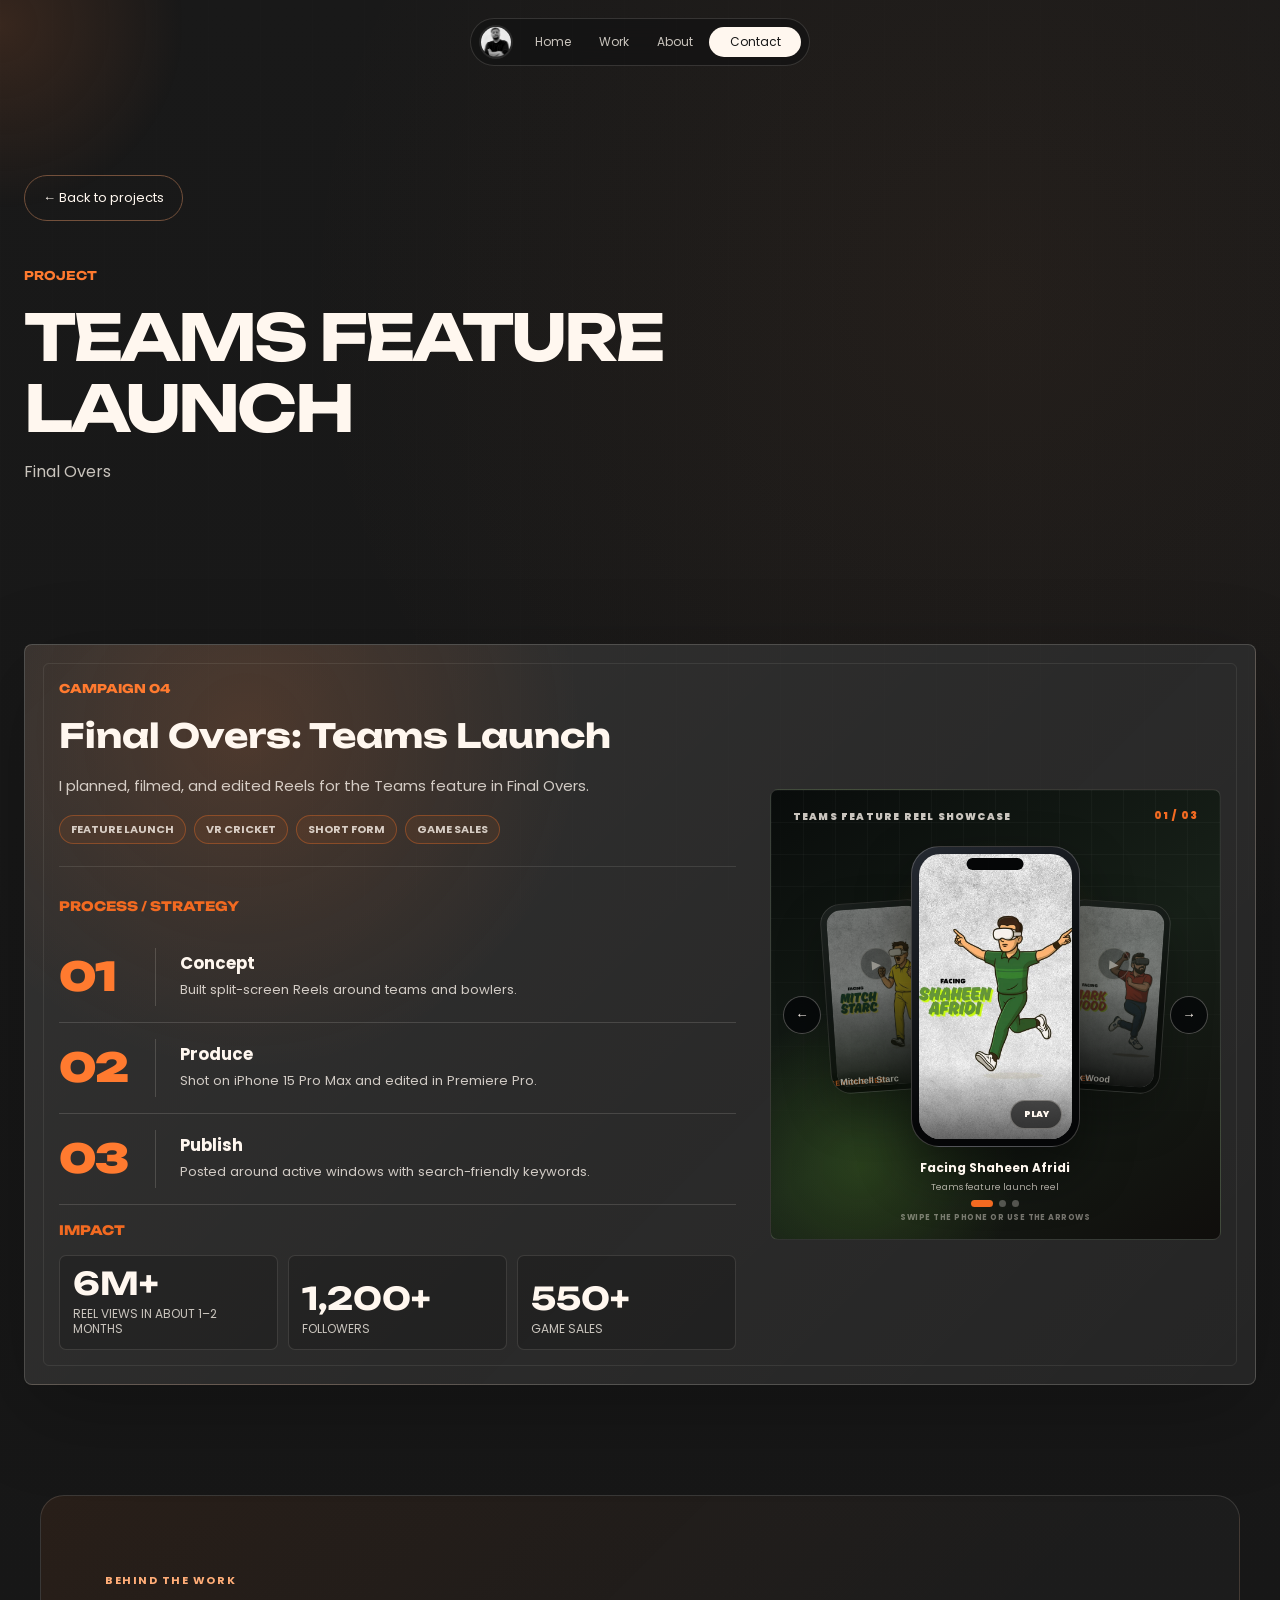
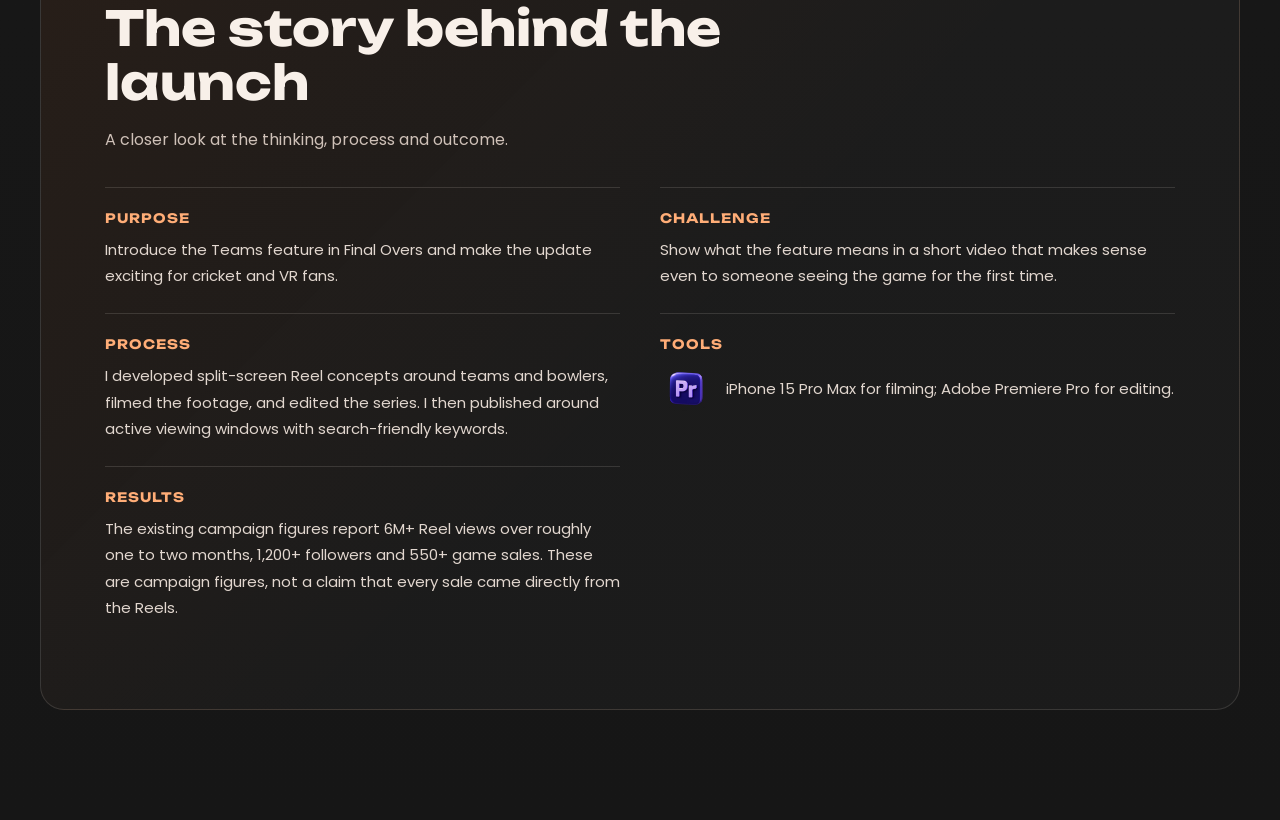
==== commit 2d4319de: "Refine services, testimonials, and project stories" ====
--- a/project-final-overs.html
+++ b/project-final-overs.html
@@ -1,132 +1,135 @@
-<!DOCTYPE html>
-<html lang="en">
-  <head>
-    <meta charset="UTF-8" />
-    <meta name="viewport" content="width=device-width, initial-scale=1.0" />
-    <title>Teams Feature Launch | Rafiq Azad</title>
-    <meta
-      name="description"
-      content="Portfolio of Rafiq Azad, a creative strategist and creative lead specializing in campaigns, content systems, visual direction, and brand growth."
-    />
-    <link rel="preconnect" href="https://fonts.googleapis.com" />
-    <link rel="preconnect" href="https://fonts.gstatic.com" crossorigin />
-    <link href="https://fonts.googleapis.com/css2?family=Dancing+Script:wght@700&family=Poppins:wght@200;300;400;600;700;800&family=Unbounded:wght@400;500;600;700;800&display=swap" rel="stylesheet" />
+<!DOCTYPE html>
+<html lang="en">
+  <head>
+    <meta charset="UTF-8" />
+    <meta name="viewport" content="width=device-width, initial-scale=1.0" />
+    <title>Teams Feature Launch | Rafiq Azad</title>
+    <meta
+      name="description"
+      content="Portfolio of Rafiq Azad, a creative strategist and creative lead specializing in campaigns, content systems, visual direction, and brand growth."
+    />
+    <link rel="preconnect" href="https://fonts.googleapis.com" />
+    <link rel="preconnect" href="https://fonts.gstatic.com" crossorigin />
+    <link href="https://fonts.googleapis.com/css2?family=Dancing+Script:wght@700&family=Poppins:wght@200;300;400;600;700;800&family=Unbounded:wght@400;500;600;700;800&display=swap" rel="stylesheet" />
     <link rel="stylesheet" href="styles.css?v=20261031-flags-aligned" />
-    <link rel="stylesheet" href="portfolio-layout.css?v=20261101" />
-  </head>
-  <body class="portfolio-redesign">
-    <svg class="ajrak-filters" aria-hidden="true" focusable="false" width="0" height="0">
-      <filter id="ajrak-wave" x="-10%" y="-10%" width="120%" height="120%" color-interpolation-filters="sRGB">
-        <feTurbulence type="fractalNoise" baseFrequency="0.006 0.002" numOctaves="1" seed="6" result="ripples" />
-        <feOffset in="ripples" dx="0" dy="0" result="moving-ripples">
-          <animate attributeName="dx" values="-120;120;-120" dur="9s" repeatCount="indefinite" />
-        </feOffset>
-        <feDisplacementMap in="SourceGraphic" in2="moving-ripples" scale="34" xChannelSelector="R" yChannelSelector="G" />
-      </filter>
-    </svg>
-    <div class="noise" aria-hidden="true"></div>
-    <div class="cursor-glow" aria-hidden="true"></div>
-
-    <header class="site-header">
-      <a class="brand-mark avatar-mark" href="index.html" aria-label="Rafiq Azad home">
-        <img src="media/001-my-photo.webp" alt="" aria-hidden="true" />
-      </a>
-      <nav aria-label="Primary navigation"><a href="index.html">Home</a><a href="index.html#work">Work</a><a href="about.html">About</a><a class="nav-contact" href="about.html#contact">Contact</a></nav>
-    </header>
-
+    <link rel="stylesheet" href="portfolio-layout.css?v=20261101" />
+  <link rel="stylesheet" href="case-stories.css?v=20261105" />
+  </head>
+  <body class="portfolio-redesign">
+    <svg class="ajrak-filters" aria-hidden="true" focusable="false" width="0" height="0">
+      <filter id="ajrak-wave" x="-10%" y="-10%" width="120%" height="120%" color-interpolation-filters="sRGB">
+        <feTurbulence type="fractalNoise" baseFrequency="0.006 0.002" numOctaves="1" seed="6" result="ripples" />
+        <feOffset in="ripples" dx="0" dy="0" result="moving-ripples">
+          <animate attributeName="dx" values="-120;120;-120" dur="9s" repeatCount="indefinite" />
+        </feOffset>
+        <feDisplacementMap in="SourceGraphic" in2="moving-ripples" scale="34" xChannelSelector="R" yChannelSelector="G" />
+      </filter>
+    </svg>
+    <div class="noise" aria-hidden="true"></div>
+    <div class="cursor-glow" aria-hidden="true"></div>
+
+    <header class="site-header">
+      <a class="brand-mark avatar-mark" href="index.html" aria-label="Rafiq Azad home">
+        <img src="media/001-my-photo.webp" alt="" aria-hidden="true" />
+      </a>
+      <nav aria-label="Primary navigation"><a href="index.html">Home</a><a href="index.html#work">Work</a><a href="about.html">About</a><a class="nav-contact" href="about.html#contact">Contact</a></nav>
+    </header>
+
     <main>
-<section class="collection-intro"><a class="back-link" href="campaigns.html">← Back to projects</a><p class="eyebrow">PROJECT</p><h1>Teams Feature Launch</h1><p>Final Overs</p></section><section class="projects campaign-section project-detail"><div class="campaign-scroll"><article class="campaign-panel reveal">
-            <div class="campaign-card">
-              <div class="campaign-copy">
-                <p class="case-index">Campaign 04</p>
-                <h3>Final Overs: Teams Launch</h3>
-                <p class="campaign-description">
-                  I planned, filmed, and edited Reels for the Teams feature in Final Overs.
-                </p>
-                <div class="campaign-keywords" aria-label="Campaign keywords">
-                  <span>Feature Launch</span>
-                  <span>VR Cricket</span>
-                  <span>Short Form</span>
-                  <span>Game Sales</span>
-                </div>
-                <div class="campaign-process">
-                  <p class="impact-title">Process / Strategy</p>
-                  <div class="strategy-timeline">
-                    <div class="strategy-step">
-                      <span class="step-icon" aria-hidden="true">01</span>
-                      <p><strong>Concept</strong><span>Built split-screen Reels around teams and bowlers.</span></p>
-                    </div>
-                    <div class="strategy-step">
-                      <span class="step-icon" aria-hidden="true">02</span>
-                      <p><strong>Produce</strong><span>Shot on iPhone 15 Pro Max and edited in Premiere Pro.</span></p>
-                    </div>
-                    <div class="strategy-step">
-                      <span class="step-icon" aria-hidden="true">03</span>
-                      <p><strong>Publish</strong><span>Posted around active windows with search-friendly keywords.</span></p>
-                    </div>
-                  </div>
-                </div>
-                <div class="campaign-impact">
-                  <p class="impact-title">Impact</p>
-                  <div class="campaign-metrics">
-                    <div><strong>6M+</strong><span>Reel views in about 1–2 months</span></div>
-                    <div><strong>1,200+</strong><span>Followers</span></div>
-                    <div><strong>550+</strong><span>Game sales</span></div>
-                  </div>
-                </div>
-              </div>
-              <div class="campaign-visual mixeal-reel-showcase finalovers-reel-showcase" data-finalovers-carousel aria-label="Interactive Final Overs teams feature reel showcase">
-                <div class="mixeal-reel-topline">
-                  <p>Teams Feature Reel Showcase</p>
-                  <strong data-finalovers-count>01 / 03</strong>
-                </div>
-
-                <button class="mixeal-reel-arrow is-prev" type="button" data-finalovers-prev aria-label="Show previous Final Overs reel"><span aria-hidden="true">←</span></button>
-
-                <div class="mixeal-phone-stage">
-                  <button class="mixeal-peek-phone finalovers-peek-phone is-prev" type="button" data-finalovers-prev aria-label="Show previous Final Overs reel">
-                    <img loading="lazy" decoding="async" data-finalovers-prev-thumb src="media/216-finalovers-thumb-starc.webp?v=20260718-finalovers" alt="" aria-hidden="true" />
-                    <span>Previous reel</span>
-                    <strong data-finalovers-prev-title>Facing Mitchell Starc</strong>
-                  </button>
-
-                  <div class="mixeal-active-phone">
-                    <div class="mixeal-phone-speaker" aria-hidden="true"></div>
-                    <div class="mixeal-phone-screen">
-                      <video data-finalovers-video src="media/211-finalovers-reel-afridi.mp4?v=20260718-finalovers" poster="media/214-finalovers-thumb-afridi.webp?v=20260718-finalovers" muted loop playsinline preload="none" aria-label="Facing Shaheen Afridi Final Overs reel"></video>
-                      <div class="mixeal-video-shade" aria-hidden="true"></div>
-                      <button class="mixeal-video-toggle" type="button" data-finalovers-toggle aria-label="Pause active Final Overs reel"><span data-finalovers-toggle-label>Pause</span></button>
-                    </div>
-                  </div>
-
-                  <button class="mixeal-peek-phone finalovers-peek-phone is-next" type="button" data-finalovers-next aria-label="Show next Final Overs reel">
-                    <img loading="lazy" decoding="async" data-finalovers-next-thumb src="media/215-finalovers-thumb-wood.webp?v=20260718-finalovers" alt="" aria-hidden="true" />
-                    <span>Next reel</span>
-                    <strong data-finalovers-next-title>Facing Mark Wood</strong>
-                  </button>
-                </div>
-
-                <button class="mixeal-reel-arrow is-next" type="button" data-finalovers-next aria-label="Show next Final Overs reel"><span aria-hidden="true">→</span></button>
-
-                <div class="mixeal-reel-meta" aria-live="polite">
-                  <strong data-finalovers-title>Facing Shaheen Afridi</strong>
-                  <p data-finalovers-subtitle>Teams feature launch reel</p>
-                  <div class="mixeal-reel-dots" role="tablist" aria-label="Choose a Final Overs reel">
-                    <button class="is-active" type="button" role="tab" aria-selected="true" aria-label="Play Shaheen Afridi reel" data-finalovers-index="0"></button>
-                    <button type="button" role="tab" aria-selected="false" aria-label="Play Mark Wood reel" data-finalovers-index="1"></button>
-                    <button type="button" role="tab" aria-selected="false" aria-label="Play Mitchell Starc reel" data-finalovers-index="2"></button>
-                  </div>
-                  <small>Swipe the phone or use the arrows</small>
-                </div>
-              </div>
-            </div>
-          </article></div></section>    </main>
-    <div class="lightbox" id="image-lightbox" aria-hidden="true">
-      <button class="lightbox-close" type="button" aria-label="Close preview">X</button>
-      <img src="" alt="" />
-    </div>
-
-    <script src="script.js?v=20261101-categories"></script>
-  </body>
-</html>
-
+<section class="collection-intro"><a class="back-link" href="campaigns.html">← Back to projects</a><p class="eyebrow">PROJECT</p><h1>Teams Feature Launch</h1><p>Final Overs</p></section><section class="projects campaign-section project-detail"><div class="campaign-scroll"><article class="campaign-panel reveal">
+            <div class="campaign-card">
+              <div class="campaign-copy">
+                <p class="case-index">Campaign 04</p>
+                <h3>Final Overs: Teams Launch</h3>
+                <p class="campaign-description">
+                  I planned, filmed, and edited Reels for the Teams feature in Final Overs.
+                </p>
+                <div class="campaign-keywords" aria-label="Campaign keywords">
+                  <span>Feature Launch</span>
+                  <span>VR Cricket</span>
+                  <span>Short Form</span>
+                  <span>Game Sales</span>
+                </div>
+                <div class="campaign-process">
+                  <p class="impact-title">Process / Strategy</p>
+                  <div class="strategy-timeline">
+                    <div class="strategy-step">
+                      <span class="step-icon" aria-hidden="true">01</span>
+                      <p><strong>Concept</strong><span>Built split-screen Reels around teams and bowlers.</span></p>
+                    </div>
+                    <div class="strategy-step">
+                      <span class="step-icon" aria-hidden="true">02</span>
+                      <p><strong>Produce</strong><span>Shot on iPhone 15 Pro Max and edited in Premiere Pro.</span></p>
+                    </div>
+                    <div class="strategy-step">
+                      <span class="step-icon" aria-hidden="true">03</span>
+                      <p><strong>Publish</strong><span>Posted around active windows with search-friendly keywords.</span></p>
+                    </div>
+                  </div>
+                </div>
+                <div class="campaign-impact">
+                  <p class="impact-title">Impact</p>
+                  <div class="campaign-metrics">
+                    <div><strong>6M+</strong><span>Reel views in about 1–2 months</span></div>
+                    <div><strong>1,200+</strong><span>Followers</span></div>
+                    <div><strong>550+</strong><span>Game sales</span></div>
+                  </div>
+                </div>
+              </div>
+              <div class="campaign-visual mixeal-reel-showcase finalovers-reel-showcase" data-finalovers-carousel aria-label="Interactive Final Overs teams feature reel showcase">
+                <div class="mixeal-reel-topline">
+                  <p>Teams Feature Reel Showcase</p>
+                  <strong data-finalovers-count>01 / 03</strong>
+                </div>
+
+                <button class="mixeal-reel-arrow is-prev" type="button" data-finalovers-prev aria-label="Show previous Final Overs reel"><span aria-hidden="true">←</span></button>
+
+                <div class="mixeal-phone-stage">
+                  <button class="mixeal-peek-phone finalovers-peek-phone is-prev" type="button" data-finalovers-prev aria-label="Show previous Final Overs reel">
+                    <img loading="lazy" decoding="async" data-finalovers-prev-thumb src="media/216-finalovers-thumb-starc.webp?v=20260718-finalovers" alt="" aria-hidden="true" />
+                    <span>Previous reel</span>
+                    <strong data-finalovers-prev-title>Facing Mitchell Starc</strong>
+                  </button>
+
+                  <div class="mixeal-active-phone">
+                    <div class="mixeal-phone-speaker" aria-hidden="true"></div>
+                    <div class="mixeal-phone-screen">
+                      <video data-finalovers-video src="media/211-finalovers-reel-afridi.mp4?v=20260718-finalovers" poster="media/214-finalovers-thumb-afridi.webp?v=20260718-finalovers" muted loop playsinline preload="none" aria-label="Facing Shaheen Afridi Final Overs reel"></video>
+                      <div class="mixeal-video-shade" aria-hidden="true"></div>
+                      <button class="mixeal-video-toggle" type="button" data-finalovers-toggle aria-label="Pause active Final Overs reel"><span data-finalovers-toggle-label>Pause</span></button>
+                    </div>
+                  </div>
+
+                  <button class="mixeal-peek-phone finalovers-peek-phone is-next" type="button" data-finalovers-next aria-label="Show next Final Overs reel">
+                    <img loading="lazy" decoding="async" data-finalovers-next-thumb src="media/215-finalovers-thumb-wood.webp?v=20260718-finalovers" alt="" aria-hidden="true" />
+                    <span>Next reel</span>
+                    <strong data-finalovers-next-title>Facing Mark Wood</strong>
+                  </button>
+                </div>
+
+                <button class="mixeal-reel-arrow is-next" type="button" data-finalovers-next aria-label="Show next Final Overs reel"><span aria-hidden="true">→</span></button>
+
+                <div class="mixeal-reel-meta" aria-live="polite">
+                  <strong data-finalovers-title>Facing Shaheen Afridi</strong>
+                  <p data-finalovers-subtitle>Teams feature launch reel</p>
+                  <div class="mixeal-reel-dots" role="tablist" aria-label="Choose a Final Overs reel">
+                    <button class="is-active" type="button" role="tab" aria-selected="true" aria-label="Play Shaheen Afridi reel" data-finalovers-index="0"></button>
+                    <button type="button" role="tab" aria-selected="false" aria-label="Play Mark Wood reel" data-finalovers-index="1"></button>
+                    <button type="button" role="tab" aria-selected="false" aria-label="Play Mitchell Starc reel" data-finalovers-index="2"></button>
+                  </div>
+                  <small>Swipe the phone or use the arrows</small>
+                </div>
+              </div>
+            </div>
+          </article></div></section>    <section class="case-story" aria-label="Project story"><div class="case-story-heading"><p class="case-story-eyebrow">BEHIND THE WORK</p><h2>The story behind the launch</h2><p>A closer look at the thinking, process and outcome.</p></div><div class="case-story-grid"><article class="case-story-item"><h3>Purpose</h3><p>Introduce the Teams feature in Final Overs and make the update exciting for cricket and VR fans.</p></article><article class="case-story-item"><h3>Challenge</h3><p>Show what the feature means in a short video that makes sense even to someone seeing the game for the first time.</p></article><article class="case-story-item"><h3>Process</h3><p>I developed split-screen Reel concepts around teams and bowlers, filmed the footage, and edited the series. I then published around active viewing windows with search-friendly keywords.</p></article><article class="case-story-item"><h3>Tools</h3><div class="case-tool"><img src="media/tool-icons/premiere-3d.webp" alt="" /><p>iPhone 15 Pro Max for filming; Adobe Premiere Pro for editing.</p></div></article><article class="case-story-item"><h3>Results</h3><p>The existing campaign figures report 6M+ Reel views over roughly one to two months, 1,200+ followers and 550+ game sales. These are campaign figures, not a claim that every sale came directly from the Reels.</p></article></div></section>
+    </main>
+    <div class="lightbox" id="image-lightbox" aria-hidden="true">
+      <button class="lightbox-close" type="button" aria-label="Close preview">X</button>
+      <img src="" alt="" />
+    </div>
+
+    <script src="script.js?v=20261101-categories"></script>
+  </body>
+</html>
+
+
--- a/case-stories.css
+++ b/case-stories.css
@@ -0,0 +1,7 @@
+/* Readable project narratives that complement the existing work showcases. */
+.case-story{width:min(1200px,calc(100% - 48px));margin:40px auto 110px;padding:clamp(28px,5vw,64px);border:1px solid rgba(255,247,239,.13);border-radius:24px;background:linear-gradient(135deg,rgba(244,119,43,.08),rgba(255,255,255,.025) 55%);color:#f8f0e9;}
+.case-story-heading{max-width:720px;margin-bottom:34px;}.case-story-eyebrow{font-size:11px;font-weight:700;letter-spacing:.14em;color:#ffad77;}.case-story-heading h2{font-size:clamp(28px,4vw,48px);line-height:1.12;margin:12px 0;}.case-story-heading>p:last-child{color:#cfc1b8;}
+.case-story-grid{display:grid;grid-template-columns:repeat(2,minmax(0,1fr));gap:0 40px;}.case-story-item{padding:24px 0;border-top:1px solid rgba(255,247,239,.13);}.case-story-item h3{color:#ffad77;font-size:13px;letter-spacing:.08em;text-transform:uppercase;margin:0 0 12px;}.case-story-item p{margin:0;color:#e2d7cf;line-height:1.75;font-size:15px;}
+@media(max-width:650px){.case-story{width:calc(100% - 32px);margin:30px auto 70px;padding:28px 22px;}.case-story-grid{grid-template-columns:1fr;}}
+
+.case-tool{display:flex;align-items:center;gap:14px}.case-tool img{width:52px;height:52px;object-fit:contain;flex:none}
